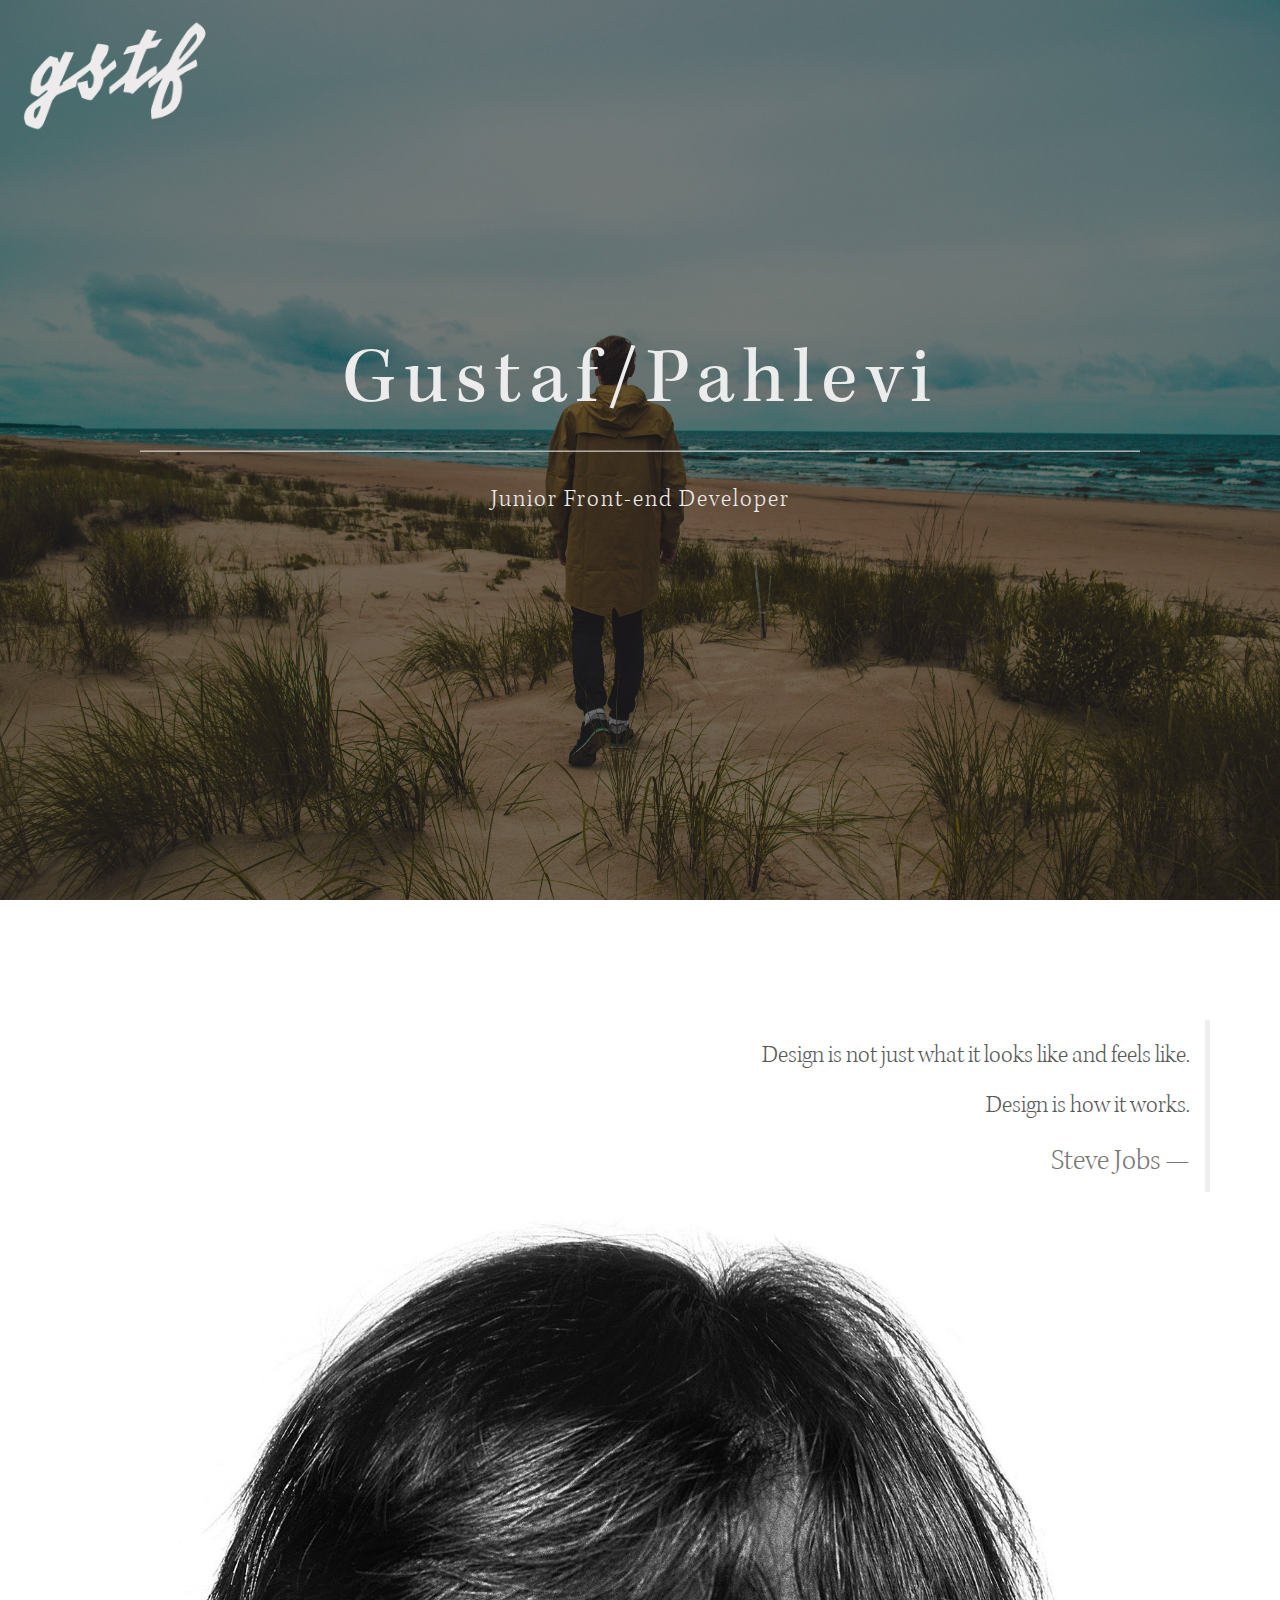
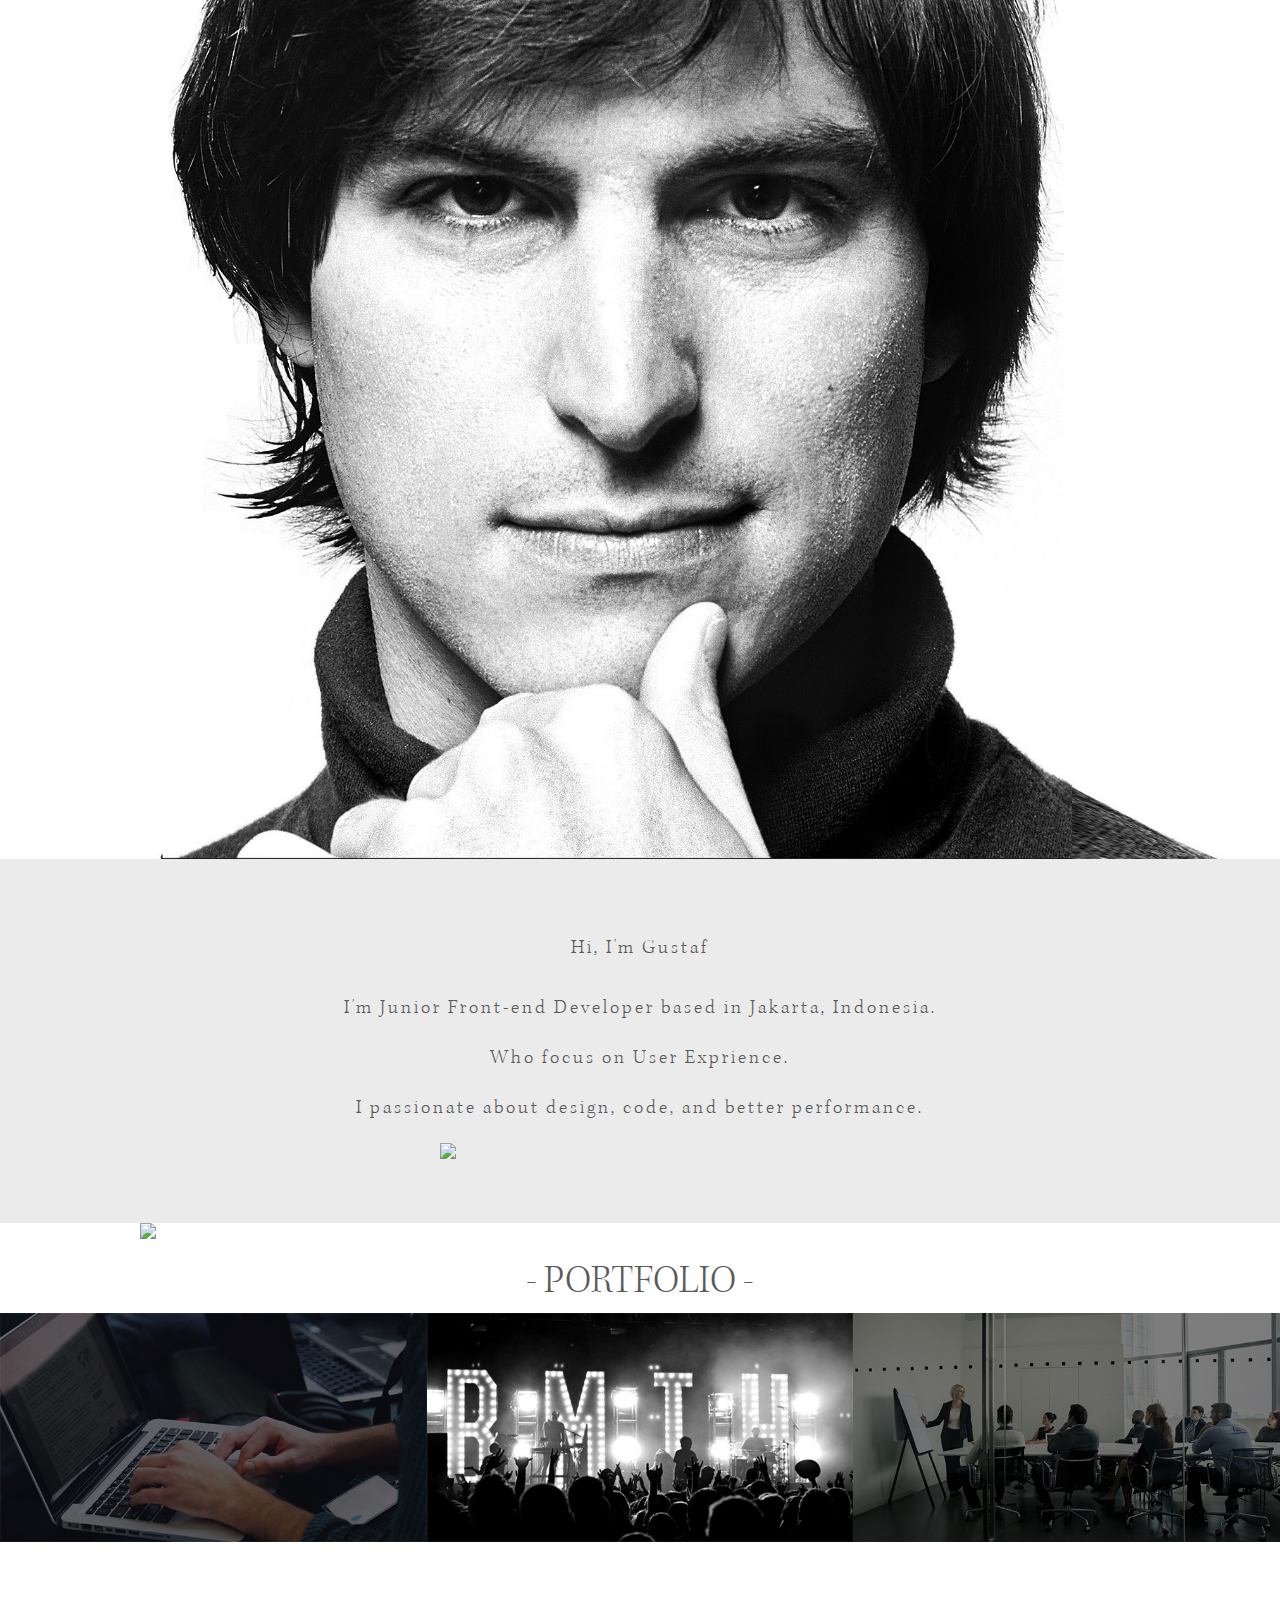
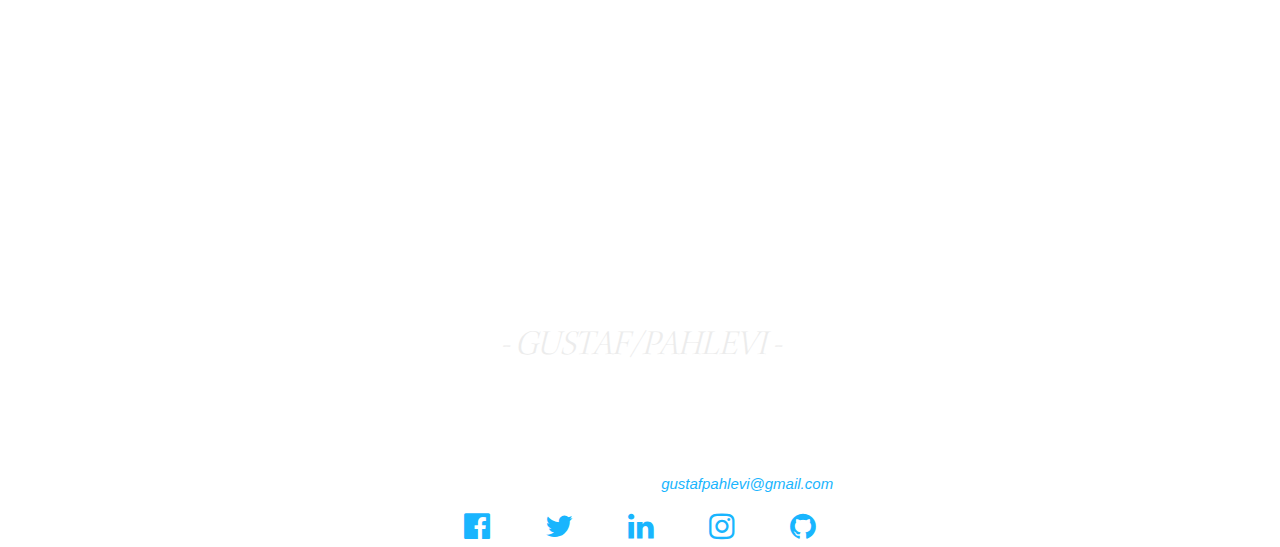
==== index.html @ 651430f3 "update" ====
<!DOCTYPE html>
<html>
<head>
  <meta charset="utf-8">
  <meta http-equiv="X-UA-Compatible" content="ID=edge">
  <meta name="viewport" content="width=device-width, intial-scale=1">
  <meta name="description" content="Gustaf Pahlevi | Junior Front-End Developer">
  <meta name="author" content="__gustafpahlevi__">

  <title>Gustaf Pahlevi | Front-end Developer</title>
  <!-- Icon Title -->
  <link rel="shortcut icon" type="image" href="img/logo-g.png">
  <!-- Bootstrap CSS -->
  <link rel="stylesheet" type="text/css" href="bower_components/bootstrap/dist/css/bootstrap.min.css">
  <!-- Font Awesome -->
  <link rel="stylesheet" type="text/css" href="bower_components/font-awesome/css/font-awesome.min.css">
  <!-- Custom CSS -->
  <link rel="stylesheet" type="text/css" href="css/style.css">
  <!-- Animation Mouse -->
  <link rel="stylesheet" type="text/css" href="scss/mouse.css">
  <!-- Mobile CSS -->
  <link rel="stylesheet" type="text/css" href="css/mobile.css">
</head>
<body>

  <!-- Section Header -->
  <header>
    <img src="img/logo-gustaf-white.png" class="img-responsive">
    <div class="header-content">
      <div class="header-content-inner">
          <h1>Gustaf/Pahlevi</h1>
          <hr>
          <p>Junior Front-end Developer</p>
      </div>
    </div>
    <div class="center-it">
      <div class="mouse" id="btn-scroll"></div>
    </div>
  </header>
  <!-- End Section Header -->

  <!-- Section Quote Steve -->
  <section class="quote-steve" id="scroll-vw">
    <div class="container">
      <div class="row">
        <div class="col-md-6">
          <img src="img/steve-jobs-copy.jpg" class="img-steve img-responsive">
        </div>
        <div class="col-md-6">
          <blockquote class="blockquote-reverse sr-button">
            <p>Design is not just what it looks like and feels like. <br> Design is how it works.</p>
            <footer>Steve Jobs</footer>
          </blockquote>
        </div>
      </div>
    </div>
  </section>
  <!-- End Quote Steve -->

  <!-- Image for Mobile Version -->
  <div class="img-steve-hide">
    <img src="img/steve-jobs-copy.jpg" class="img-responsive">
  </div>
  <!-- End Image for Mobile Version -->

  <!-- Section About -->
  <section class="about">
    <div class="container">
      <p>Hi, I'm Gustaf</p>
      <p>I'm Junior Front-end Developer based in Jakarta, Indonesia. <br> Who focus on User Exprience. <br> I passionate about design, code, and better performance.</p>
      <img src="img/gustaf-copy.png" class="center-block img-responsive" width="400">
    </div>
  </section>
  <!-- End Section About -->

  <!-- Head Portfolio -->
  <div class="work-sec">
    <img src="img/Macbook-work.png" class="img-responsive img-center" width="1000">
    <h1>- PORTFOLIO -</h1>
  </div>
  <!-- End Head Portfolio -->

  <!-- Content Portfolio -->
  <section class="no-padding" id="portfolio">
    <div class="container-fluid">
        <div class="row no-gutter popup-gallery">
            <div class="col-lg-4 col-sm-6">
                <a href="#portfolioModal1" data-toggle="modal" class="portfolio-box">
                    <img src="img/new_backcopy.jpg" class="img-responsive" alt="">
                    <div class="portfolio-box-caption">
                        <div class="portfolio-box-caption-content">
                            <div class="project-category text-faded">
                                Learning
                            </div>
                            <div class="project-name">
                                Bama Learning Center
                            </div>
                        </div>
                    </div>
                </a>
            </div>
            <div class="col-lg-4 col-sm-6">
                <a href="#portfolioModal2" data-toggle="modal" class="portfolio-box">
                    <img src="img/1copy.jpg" class="img-responsive" alt="">
                    <div class="portfolio-box-caption">
                        <div class="portfolio-box-caption-content">
                            <div class="project-category text-faded">
                                Music
                            </div>
                            <div class="project-name">
                                Bring Me The Horizon
                            </div>
                        </div>
                    </div>
                </a>
            </div>
            <div class="col-lg-4 col-sm-6">
                <a href="#portfolioModal3" data-toggle="modal" class="portfolio-box">
                    <img src="img/homecopys.jpg" class="img-responsive" alt="">
                    <div class="portfolio-box-caption">
                        <div class="portfolio-box-caption-content">
                            <div class="project-category text-faded">
                                Company
                            </div>
                            <div class="project-name">
                                Enterprise Website
                            </div>
                        </div>
                    </div>
                </a>
            </div>
        </div>
    </div>
  </section>
  <!-- End Content Portfolio -->

  <!--
  <div class="skill-section">
    <div class="container">
      <h1>&lt/&gt Development</h1>
        <img class="grayscale" src="img/html.png" width="100">
        <img class="grayscale" src="img/css-copy.png" width="100">
        <img class="grayscale" src="img/javascript-copy.png" width="100">
        <img class="grayscale" src="img/jquery-logo.png" width="100">
        <img class="grayscale" src="img/sass.svg" width="100">
        <img class="grayscale" src="img/bootstrap-logo.png" width="200">
        <img class="grayscale" src="img/php-logo.png" width="100">
        <img class="grayscale" src="img/Photoshop.png" width="80">
      </div>
  </div>
  -->

  <!-- Contact Section -->
  <div class="contact no-padding">
        <h1 class="no-padding">- GUSTAF/PAHLEVI -</h1>
        <p>GET IN TOUCH</p>
        <p>You can reach me and say hi at <a href="mailto:gustafpahlevi@gmail.com" class="sliding-u-l-r">gustafpahlevi@gmail.com</a></p>
        <a href="https://www.facebook.com/gustaf.pahlevio" target="_blank" class="social-media"><i class="fa fa-facebook-official" aria-hidden="true"></i></a>
        <a href="https://twitter.com/GustafPahlevi" target="_blank" class="social-media"><i class="fa fa-twitter" aria-hidden="true"></i></a>
        <a href="https://id.linkedin.com/in/gustaf-pahlevi-45861574" target="_blank" class="social-media"><i class="fa fa-linkedin" aria-hidden="true"></i></a>
        <a href="https://www.instagram.com/gustafpahlevi/?hl=en" target="_blank" class="social-media"><i class="fa fa-instagram" aria-hidden="true"></i></a>
        <a href="https://github.com/GustafPahlevi" target="_blank" class="social-media"><i class="fa fa-github" aria-hidden="true"></i></a>
  </div>
  <!-- End Contact Section -->

  <!-- Modal Portfolio -->
  <!-- Modal 1 -->
  <div class="portfolio-modal modal fade" id="portfolioModal1" tabindex="-1" role="dialog" aria-hidden="true">
      <div class="modal-dialog">
          <div class="modal-content">
            <div class="close-modal" data-dismiss="modal">
                <div class="lr">
                    <div class="rl">
                    </div>
                </div>
            </div>
            <div class="modal-body">
              <img class="img-responsive img-centered" width="900" src="img/p2.png" alt="">
              <div class="head-modal">
                <i>Bama Learning Center</i>
              </div>
              <div class="container">
                <p class="p-modal">
                  Bama Learning Center is course management website. <br> On the Bama Learning Center website could set lesson, class, time course, teacher and also the grade of the course.
                </p>
              </div>
              <img class="img-responsive img-centered" width="1000" src="img/bmlc.jpg">
              <a href="#" data-dismiss="modal" class="hvr-bounce-to-bottom">Close</a>
            </div>
          </div>
      </div>
  </div>

  <!-- Modal 2 -->
  <div class="portfolio-modal modal fade" id="portfolioModal2" tabindex="-1" role="dialog" aria-hidden="true">
      <div class="modal-dialog">
          <div class="modal-content">
              <div class="close-modal" data-dismiss="modal">
                  <div class="lr">
                      <div class="rl">
                      </div>
                  </div>
              </div>
              <div class="modal-body">
                <img class="img-responsive img-centered" width="900" src="img/p1.png" alt="">
                <div class="head-modal">
                  <i>Bring Me The Horizon</i>
                </div>
                <div class="container">
                  <p class="p-modal">
                    Bring Me The Horizon website I created because I really like their music. <br> On this website there are Bring Me The Horizon concert tour schedule, purchase merchendise, and also the member's account Bring Me The Horizon fans.
                  </p>
                  </div>
                <img class="img-responsive img-centered" width="1000" src="img/bmth.jpg">
                <a href="#" data-dismiss="modal" class="hvr-bounce-to-bottom">Close</a>
              </div>
          </div>
      </div>
  </div>

  <!-- Modal 3 -->
  <div class="portfolio-modal modal fade" id="portfolioModal3" tabindex="-1" role="dialog" aria-hidden="true">
      <div class="modal-dialog">
          <div class="modal-content">
              <div class="close-modal" data-dismiss="modal">
                  <div class="lr">
                      <div class="rl">
                      </div>
                  </div>
              </div>
              <div class="modal-body">
                <img class="img-responsive img-centered" width="900" src="img/p3.png" alt="">
                <div class="head-modal">
                  <i>Company</i>
                </div>
                <div class="container">
                  <p class="p-modal">
                    Company website is about a company, job vacancies, and also how to work in the company.
                  </p>
                </div>
                <img class="img-responsive img-centered" width="1000" src="img/company.jpg">
                <a href="#" data-dismiss="modal" class="hvr-bounce-to-bottom">Close</a>
              </div>
          </div>
      </div>
  </div>
  <!-- End Modal Portfolio -->

  <!-- Main Jquery Plugin -->
  <script src="bower_components/jquery/dist/jquery.min.js"></script>
  <!-- Bootstrap JS -->
  <script src="bower_components/bootstrap/dist/js/bootstrap.min.js"></script>
  <!-- JQuery Scroll Down Mouse -->
  <script>
    $("#btn-scroll").click(function() {
      $('html, body').animate({
        scrollTop: $("#scroll-vw").offset().top
      }, 2000);
    });
  </script>
</body>
</html>
---- css/style.css ----
@font-face {
  font-family: Kepler;
  src: url('../fonts/KeplerStd-Regular.ttf');
}
@font-face {
  font-family: Kepler-Thn;
  src: url('../fonts/KeplerStd-LightDisp.ttf');
}

body {
  background: #FFF;
  color: #5a5a5a;
}

html, body {
  height: 100%;
}

h1, h2, h3, h4, h5, h6 {
  font-family: 'Kepler', sans-serif;
}

a:hover, a:visited, a:link, a:active {
  text-decoration: none;
}

header {
  background: url(../img/header-b1.jpg) no-repeat center top;
  position: relative;
  width: 100%;
  min-height: auto;
  -webkit-background-size: cover;
  -moz-background-size: cover;
  -o-background-size: cover;
  background-size: cover;
  background-position: center;
  color: #ececec;
}

header img {
  padding-top: 10px;
  width: 100px;
}

header .header-content {
  position: relative;
  text-align: center;
  padding: 100px 15px 100px;
  width: 100%;
}

header .header-content .header-content-inner h1 {
  text-transform: capitalize;
  margin-top: 0;
  margin-bottom: 0;
  font-size: 30px;
}

header .header-content .header-content-inner hr {
  margin: 30px auto;
}
header .header-content .header-content-inner p {
  color: #ececec;
  font-size: 16px;
  margin-bottom: 50px;
  font-family: Kepler-Thn;
}

@media (min-width: 768px) {
  header {
    min-height: 100%;
  }

  header img {
    padding-top: 20px;
    width: 230px;
  }

  header .header-content {
    position: absolute;
    top: 50%;
    -webkit-transform: translateY(-50%);
    -ms-transform: translateY(-50%);
    transform: translateY(-50%);
    padding: 0 50px;
  }

  header .header-content .header-content-inner {
    max-width: 1000px;
    margin-left: auto;
    margin-right: auto;
  }

  header .header-content .header-content-inner h1{
    font-size: 80px;
    letter-spacing: 8px;
  }

  header .header-content .header-content-inner p {
    font-size: 25px;
    max-width: 80%;
    letter-spacing: 2px;
    margin-left: auto;
    margin-right: auto;
    font-family: 'Kepler-Thn';
  }
}

.quote-steve {
  margin-top: 5%;
}

.img-steve {
  width: 450px;
}

.blockquote-reverse {
  margin-top: 10%;
  font-family: Kepler-Thn;
}

.blockquote-reverse p {
  font-size: 50px;
}

.blockquote-reverse footer {
  font-size: 30px;
}

.about {
  padding-top: 5%;
  padding-bottom: 5%;
  background-color: #ebebeb;
  text-align: center;
  font-family: 'Kepler-Thn';
  font-size: 30px;
  letter-spacing: 3px;
  line-height: 50px;
}

.contact {
  background: url(../img/oil-copy.jpg) no-repeat center center fixed;
  -webkit-background-size:cover;
  -moz-background-size:cover;
  -o-background-sizr:cover;
  background-size: cover;
  height: 400px;
  text-align: center;
}

.contact h1 {
  color: #ECECEC;
  font-style: italic;
  font-family: 'Kepler-Thn';
  text-align: center;
  padding-top: 5% !important;
}

.contact p {
  font-size: 20px;
  text-align: center;
  font-style: italic;
  color: #FFF;
}

.contact a {
  color: #19B5FE;
}

.right-half li {
  list-style-type: none;
}

.sliding-u-l-r {
display: inline-block;
}
.sliding-u-l-r:after {
content: '';
display: block;
height: 2px;
width: 0;
background: transparent;
transition: width .5s ease, background-color .5s ease;
}
.sliding-u-l-r:hover:after {
width: 100%;
background: #19B5FE;
}

.no-padding {
  padding: 0;
  margin: 0;
}

.rem-space-children > * {
    margin-left: 0;
    margin-right: 0;
    padding: 0;
}

.skill-section {
  background-color: #ebebeb;
  padding-top: 3%;
  padding-bottom: 3%;

}

.skill-section h1 {
  font-family: 'Kepler-Thn';
  font-size: 50px;
  text-align: center;
}

.skill-section img {
  text-align: center;
  padding-top: 3%;
  margin-right: 2.3%;
}

img.grayscale {
    filter: url("data:image/svg+xml;utf8,<svg xmlns=\'http://www.w3.org/2000/svg\'><filter id=\'grayscale\'><feColorMatrix type=\'matrix\' values=\'0.3333 0.3333 0.3333 0 0 0.3333 0.3333 0.3333 0 0 0.3333 0.3333 0.3333 0 0 0 0 0 1 0\'/></filter></svg>#grayscale"); /* Firefox 3.5+, IE10 */
    filter: gray; /* IE6-9 */
    -webkit-filter: grayscale(100%); /* Chrome 19+ & Safari 6+ */
    -webkit-transition: all .6s ease; /* Fade to color for Chrome and Safari */
    -webkit-backface-visibility: hidden; /* Fix for transition flickering */
}

img.grayscale:hover {
    filter: none;
    -webkit-filter: grayscale(0%);
}

.img-center {
  margin: 0 auto;
}

.work-sec h1 {
  text-align: center;
  font-family: 'Kepler-Thn';
}

.social-media {
  font-size: 30px;
  margin-left: 2%;
  margin-right: 2%;
}

.screenshots ul {
    margin: 0;
    padding: 0;
    width: 100%;
}
.screenshots ul li {
    float: left;
    min-height: 100%;
    width: 25%;
    background-color: #535a6c;
    list-style: none;
}
.screenshots figure {
    position: relative;
    overflow: hidden;
}
.screenshots figure img {
    width: 100%;
    height: 100%;
    -webkit-transition: all 300ms ease-in-out;
    transition: all 300ms ease-in-out;
}
.screenshots figure:hover img, .screenshots figure:focus img {
    -webkit-transform: scale(1.1);
    -ms-transform: scale(1.1);
    transform: scale(1.1);
}
.screenshots figcaption {
    position: absolute;
    top: 0;
    left: 0;
    padding: 25% 0;
    width: 100%;
    height: 100%;
    background-color: rgba(0, 0, 0, 0.5);
    text-align: center;
    font-size: 15px;
    opacity: 0;
    -webkit-transition: all 300ms ease-in-out;
    transition: all 300ms ease-in-out;
}
.screenshots figcaption a {
    color: #fff;
    line-height: 40px;
    font-size: 30px;
}
.screenshots figcaption a:hover, .screenshots figcaption a:focus {
    color: #19B5FE;
}
.screenshots figure:hover figcaption, .screenshots figure:focus figcaption {
    opacity: 1
}
.visible {
    opacity: 1
}
.screenshots figure.cs-hover figcaption {
    opacity: 1
}
.screenshots figcaption i {
    font-size: 35px
}
.screenshots figcaption p {
    margin-bottom: 0;
    text-transform: uppercase;
    font-weight: 400;
}
.screenshots figcaption .caption-content {
    position: absolute;
    top: 50%;
    left: 50%;
    margin-top: -40px;
    margin-left: -100px;
    width: 200px;
    -webkit-transform: translate(0px, 15px);
    -ms-transform: translate(0px, 15px);
    transform: translate(0px, 15px);
    -webkit-transition: all 300ms ease-in-out;
    transition: all 300ms ease-in-out;
}
.screenshots figure:hover figcaption .caption-content, .screenshots figure:focus figcaption .caption-content {
    -webkit-transform: translate(0px, 0px);
    -ms-transform: translate(0px, 0px);
    transform: translate(0px, 0px);
}

.portfolio-modal .modal-dialog {
  margin: 0;
  height: 100%;
  width: auto;
}
.portfolio-modal .modal-content {
  border-radius: 0;
  background-clip: border-box;
  -webkit-box-shadow: none;
  box-shadow: none;
  border: none;
  min-height: 100%;
  padding-top: 100px;
  padding-bottom: 100px;
  text-align: center;
}
.portfolio-modal .modal-content h2 {
  margin-bottom: 15px;
  font-size: 3em;
}
.portfolio-modal .modal-content p {
  margin-bottom: 30px;
}
.portfolio-modal .modal-content p.item-intro {
  margin: 20px 0 30px;
  font-family: "Droid Serif", "Helvetica Neue", Helvetica, Arial, sans-serif;
  font-style: italic;
  font-size: 16px;
}
.portfolio-modal .modal-content ul.list-inline {
  margin-bottom: 30px;
  margin-top: 0;
}
.portfolio-modal .modal-content img {
  margin-bottom: 30px;
}
.portfolio-modal .close-modal {
  position: absolute;
  width: 75px;
  height: 75px;
  background-color: transparent;
  top: 15px;
  right: 15px;
  cursor: pointer;
}
.portfolio-modal .close-modal:hover {
  opacity: 0.3;
}
.portfolio-modal .close-modal .lr {
  height: 50px;
  width: 1px;
  margin-left: 50px;
  background-color: #222;
  transform: rotate(45deg);
  -ms-transform: rotate(45deg);
  /* IE 9 */
  -webkit-transform: rotate(45deg);
  /* Safari and Chrome */
  z-index: 1051;
}
.portfolio-modal .close-modal .lr .rl {
  height: 50px;
  width: 1px;
  background-color: #222;
  transform: rotate(90deg);
  -ms-transform: rotate(90deg);
  /* IE 9 */
  -webkit-transform: rotate(90deg);
  /* Safari and Chrome */
  z-index: 1052;
}
.portfolio-modal .modal-backdrop {
  opacity: 0;
  display: none;
}

.img-steve-hide {
  display: none !important;
}

/* Portrait and Landscape */
@media only screen
  and (min-device-width: 320px)
  and (max-device-width: 568px)
  and (-webkit-min-device-pixel-ratio: 2) {
  .contact {
    line-height: 30px;
  }

  .contact p {
    font-size: 15px;
  }

  .contact h1 {
    font-size: 35px;
    padding-top: 30% !important;
    padding-bottom:5% !important;
  }

  .work-sec h1 {
    font-size: 40px;
  }

  .about p {
    font-size: 20px;
  }

  .img-steve {
    display: none !important;
  }

  .mouse {
    display: none !important;
  }

  .quote-steve p {
    font-size: 25px;
    line-height: 50px;
  }

  .img-steve-hide {
    display: block !important;
  }
}

.portfolio-box {
  position: relative;
  display: block;
  max-width: 650px;
  margin: 0 auto;
}
.portfolio-box .portfolio-box-caption {
  color: white;
  opacity: 0;
  display: block;
  background: rgba(0, 0, 0, 0.5);
  position: absolute;
  bottom: 0;
  text-align: center;
  font-style: italic;
  width: 100%;
  height: 100%;
  -webkit-transition: all 0.35s;
  -moz-transition: all 0.35s;
  transition: all 0.35s;
}
.portfolio-box .portfolio-box-caption .portfolio-box-caption-content {
  width: 100%;
  text-align: center;
  position: absolute;
  top: 50%;
  transform: translateY(-50%);
}
.portfolio-box .portfolio-box-caption .portfolio-box-caption-content .project-category,
.portfolio-box .portfolio-box-caption .portfolio-box-caption-content .project-name {
  padding: 0 15px;
}
.portfolio-box .portfolio-box-caption .portfolio-box-caption-content .project-category {
  text-transform: uppercase;
  font-weight: 600;
  font-size: 25px;
}
.portfolio-box .portfolio-box-caption .portfolio-box-caption-content .project-name {
  font-size: 18px;
}
.portfolio-box:hover .portfolio-box-caption {
  opacity: 1;
}
.portfolio-box:focus {
  outline: none;
}
@media (min-width: 768px) {
  .portfolio-box .portfolio-box-caption .portfolio-box-caption-content .project-category {
    font-size: 40px;
  }
  .portfolio-box .portfolio-box-caption .portfolio-box-caption-content .project-name {
    font-size: 22px;
  }
}

.no-gutter > [class*='col-'] {
  padding-right: 0;
  padding-left: 0;
}

.img-modal {
  height: 500px;
  width: 100%;
  background: no-repeat center center;
-webkit-background-size: cover;
-moz-background-size: cover;
background-size: cover;
-o-background-size: cover;
}

.hvr-bounce-to-bottom {
  display: inline-block;
  vertical-align: middle;
  -webkit-transform: translateZ(0);
  transform: translateZ(0);
  box-shadow: 0 0 1px rgba(0, 0, 0, 0);
  -webkit-backface-visibility: hidden;
  backface-visibility: hidden;
  -moz-osx-font-smoothing: grayscale;
  position: relative;
  -webkit-transition-property: color;
  transition-property: color;
  -webkit-transition-duration: 0.5s;
  transition-duration: 0.5s;
}
.hvr-bounce-to-bottom:before {
  content: "";
  position: absolute;
  z-index: -1;
  top: 0;
  left: 0;
  right: 0;
  bottom: 0;
  background: #161616;
  -webkit-transform: scaleY(0);
  transform: scaleY(0);
  -webkit-transform-origin: 50% 0;
  transform-origin: 50% 0;
  -webkit-transition-property: transform;
  transition-property: transform;
  -webkit-transition-duration: 0.5s;
  transition-duration: 0.5s;
  -webkit-transition-timing-function: ease-out;
  transition-timing-function: ease-out;
}
.hvr-bounce-to-bottom:hover, .hvr-bounce-to-bottom:focus, .hvr-bounce-to-bottom:active {
  color: white;
}
.hvr-bounce-to-bottom:hover:before, .hvr-bounce-to-bottom:focus:before, .hvr-bounce-to-bottom:active:before {
  -webkit-transform: scaleY(1);
  transform: scaleY(1);
  -webkit-transition-timing-function: cubic-bezier(0.52, 1.64, 0.37, 0.66);
  transition-timing-function: cubic-bezier(0.52, 1.64, 0.37, 0.66);
}


[class^="hvr-"] {
    font-family: 'Roboto', sans-serif;
}

[class^="hvr-"] {
  /*display: inline-block;*/
  /*vertical-align: middle;*/
  margin: .4em;
  padding: 1em;
  cursor: pointer;
  background: #e1e1e1;
  text-decoration: none;
  color: #666;
  /* Prevent highlight colour when element is tapped */
  -webkit-tap-highlight-color: rgba(0,0,0,0);
}

.img-centered {
  display: block;
    margin: 0 auto;
}

.head-modal {
  font-size: 40px;
  font-family: sans-serif;
  font-weight: 700;
  text-transform: uppercase;
}

.p-modal {
  line-height: 35px;
  font-size: 20px;
  padding-bottom: 50px;
}
---- scss/mouse.css ----
@-webkit-keyframes scroll {
  0% {
    -webkit-transform: translateY(0); }
  50% {
    -webkit-transform: translateY(10px); }
  100% {
    -webkit-transform: translateY(0); } }
@-moz-keyframes scroll {
  0% {
    -moz-transform: translateY(0); }
  50% {
    -moz-transform: translateY(10px); }
  100% {
    -moz-transform: translateY(0); } }
@keyframes scroll {
  0% {
    -webkit-transform: translateY(0);
    -moz-transform: translateY(0);
    -ms-transform: translateY(0);
    -o-transform: translateY(0);
    transform: translateY(0); }
  50% {
    -webkit-transform: translateY(10px);
    -moz-transform: translateY(10px);
    -ms-transform: translateY(10px);
    -o-transform: translateY(10px);
    transform: translateY(10px); }
  100% {
    -webkit-transform: translateY(0);
    -moz-transform: translateY(0);
    -ms-transform: translateY(0);
    -o-transform: translateY(0);
    transform: translateY(0); } }
.mouse {
  display: block;
  position: absolute;
  left: 50%;
  bottom: 0;
  margin-bottom: 2%;
  height: 44px;
  width: 28px;
  border-radius: 12px;
  border: 2px solid #BEBCBC;
  text-align: center; }
  .mouse:after {
    display: inline-block;
    height: 8px;
    width: 8px;
    background-color: #BEBCBC;
    border-radius: 50%;
    content: "";
    -webkit-animation: scroll 1.3s ease-out infinite forwards;
    -moz-animation: scroll 1.3s ease-out infinite forwards;
    animation: scroll 1.3s ease-out infinite forwards; }

/*# sourceMappingURL=mouse.css.map */
---- css/mobile.css ----
/* --- iPhone 4 and 4S --- */
/* --- Portrait and Landscape */
@media only screen
  and (min-device-width:320px)
  and (max-device-width:480px)
  and (-webkit-min-device-pixel-ratio: 2) {
    .contact {
      line-height: 30px;
    }

    .contact p {
      font-size: 15px;
    }

    .contact h1 {
      font-size: 35px;
      padding-top: 30% !important;
      padding-bottom:5% !important;
    }

    .work-sec h1 {
      font-size: 40px;
    }

    .about p {
      font-size: 20px;
    }

    .img-steve {
      display: none !important;
    }

    .mouse {
      display: none !important;
    }

    .quote-steve p {
      font-size: 25px;
      line-height: 50px;
    }

    .img-steve-hide {
      display: block !important;
    }
}

/* --- Portrait --- */
@media only screen
  and (min-device-width: 320px)
  and (max-device-width: 480px)
  and (-webkit-min-device-ratio:2)
  and (orientation: portrait) {
    .contact {
      line-height: 30px;
    }

    .contact p {
      font-size: 15px;
    }

    .contact h1 {
      font-size: 35px;
      padding-top: 30% !important;
      padding-bottom:5% !important;
    }

    .work-sec h1 {
      font-size: 40px;
    }

    .about p {
      font-size: 20px;
    }

    .img-steve {
      display: none !important;
    }

    .mouse {
      display: none !important;
    }

    .quote-steve p {
      font-size: 25px;
      line-height: 50px;
    }

    .img-steve-hide {
      display: block !important;
    }
}

/* --- Landscape --- */
@media only screen
  and (min-device-width:320px)
  and (max-device-width:480px)
  and (-webkit-min-device-pixel-ratio:2)
  and (orientation: landscape) {
    .contact {
      line-height: 30px;
    }

    .contact p {
      font-size: 15px;
    }

    .contact h1 {
      font-size: 35px;
      padding-top: 30% !important;
      padding-bottom:5% !important;
    }

    .work-sec h1 {
      font-size: 40px;
    }

    .about p {
      font-size: 20px;
    }

    .img-steve {
      display: none !important;
    }

    .mouse {
      display: none !important;
    }

    .quote-steve p {
      font-size: 25px;
      line-height: 50px;
    }

    .img-steve-hide {
      display: block !important;
    }
}
/* --- End iPhone 4 and 4S --- */

/* --- iPhone 5 and 5S --- */
/* Portrait and Landscape */
@media only screen
  and (min-device-width: 320px)
  and (max-device-width: 568px)
  and (-webkit-min-device-pixel-ratio: 2) {
  .contact {
    line-height: 30px;
  }

  .contact p {
    font-size: 15px;
  }

  .contact h1 {
    font-size: 35px;
    padding-top: 30% !important;
    padding-bottom:5% !important;
  }

  .work-sec h1 {
    font-size: 40px;
  }

  .about p {
    font-size: 20px;
  }

  .img-steve {
    display: none !important;
  }

  .mouse {
    display: none !important;
  }

  .quote-steve p {
    font-size: 25px;
    line-height: 50px;
  }

  .img-steve-hide {
    display: block !important;
  }
}

/* --- Portrait --- */
@media only screen
  and (min-device-width:320px)
  and (max-device-width:568px)
  and (-webkit-min-device-pixel-ratio:2)
  and (orientation: portrait) {
    .contact {
      line-height: 30px;
    }

    .contact p {
      font-size: 15px;
    }

    .contact h1 {
      font-size: 35px;
      padding-top: 30% !important;
      padding-bottom:5% !important;
    }

    .work-sec h1 {
      font-size: 40px;
    }

    .about p {
      font-size: 20px;
    }

    .img-steve {
      display: none !important;
    }

    .mouse {
      display: none !important;
    }

    .quote-steve p {
      font-size: 25px;
      line-height: 50px;
    }

    .img-steve-hide {
      display: block !important;
    }
}

/* --- Landscape --- */
@media only screen
  and (min-device-width:320px)
  and (max-device-width:568px)
  and (-webkit-min-device-pixel-ratio:2)
  and (orientation: landscape) {
    .contact {
      line-height: 30px;
    }

    .contact p {
      font-size: 15px;
    }

    .contact h1 {
      font-size: 35px;
      padding-top: 30% !important;
      padding-bottom:5% !important;
    }

    .work-sec h1 {
      font-size: 40px;
    }

    .about p {
      font-size: 20px;
    }

    .img-steve {
      display: none !important;
    }

    .mouse {
      display: none !important;
    }

    .quote-steve p {
      font-size: 25px;
      line-height: 50px;
    }

    .img-steve-hide {
      display: block !important;
    }
}
/* --- End iPhone 5 and 5S --- */


/* --- iPhone 6+ --- */
/* --- Portrait and Landscape --- */
@media only screen
  and (min-device-width:414px)
  and (max-device-width:736px)
  and (-webkit-min-device-pixel-ratio:3) {
    .contact {
      line-height: 30px;
    }

    .contact p {
      font-size: 15px;
    }

    .contact h1 {
      font-size: 35px;
      padding-top: 30% !important;
      padding-bottom:5% !important;
    }

    .work-sec h1 {
      font-size: 40px;
    }

    .about p {
      font-size: 20px;
    }

    .img-steve {
      display: none !important;
    }

    .mouse {
      display: none !important;
    }

    .quote-steve p {
      font-size: 25px;
      line-height: 50px;
    }

    .img-steve-hide {
      display: block !important;
    }
}

/* --- Portrait --- */
@media only screen
  and (min-device-width:414px)
  and (max-device-width:736px)
  and (-webkit-min-device-pixel-ratio:3)
  and (orientation: portrait) {
    .contact {
      line-height: 30px;
    }

    .contact p {
      font-size: 15px;
    }

    .contact h1 {
      font-size: 35px;
      padding-top: 30% !important;
      padding-bottom:5% !important;
    }

    .work-sec h1 {
      font-size: 40px;
    }

    .about p {
      font-size: 20px;
    }

    .img-steve {
      display: none !important;
    }

    .mouse {
      display: none !important;
    }

    .quote-steve p {
      font-size: 25px;
      line-height: 50px;
    }

    .img-steve-hide {
      display: block !important;
    }
}

/* --- Landscape --- */
@media only screen
  and (min-device-width:414px)
  and (max-device-width:736px)
  and (-webkit-min-device-pixel-ratio:3)
  and (orientation: Landscape) {
    .contact {
      line-height: 30px;
    }

    .contact p {
      font-size: 15px;
    }

    .contact h1 {
      font-size: 35px;
      padding-top: 30% !important;
      padding-bottom:5% !important;
    }

    .work-sec h1 {
      font-size: 40px;
    }

    .about p {
      font-size: 20px;
    }

    .img-steve {
      display: none !important;
    }

    .mouse {
      display: none !important;
    }

    .quote-steve p {
      font-size: 25px;
      line-height: 50px;
    }

    .img-steve-hide {
      display: block !important;
    }
}
/* --- End iPhone 6+ --- */

/* ----------- Galaxy S3 ----------- */

/* Portrait and Landscape */
@media screen
  and (device-width: 320px)
  and (device-height: 640px)
  and (-webkit-device-pixel-ratio: 2) {
    .contact {
      line-height: 30px;
    }

    .contact p {
      font-size: 15px;
    }

    .contact h1 {
      font-size: 35px;
      padding-top: 30% !important;
      padding-bottom:5% !important;
    }

    .work-sec h1 {
      font-size: 40px;
    }

    .about p {
      font-size: 20px;
    }

    .img-steve {
      display: none !important;
    }

    .mouse {
      display: none !important;
    }

    .quote-steve p {
      font-size: 25px;
      line-height: 50px;
    }

    .img-steve-hide {
      display: block !important;
    }
}

/* Portrait */
@media screen
  and (device-width: 320px)
  and (device-height: 640px)
  and (-webkit-device-pixel-ratio: 2)
  and (orientation: portrait) {
    .contact {
      line-height: 30px;
    }

    .contact p {
      font-size: 15px;
    }

    .contact h1 {
      font-size: 35px;
      padding-top: 30% !important;
      padding-bottom:5% !important;
    }

    .work-sec h1 {
      font-size: 40px;
    }

    .about p {
      font-size: 20px;
    }

    .img-steve {
      display: none !important;
    }

    .mouse {
      display: none !important;
    }

    .quote-steve p {
      font-size: 25px;
      line-height: 50px;
    }

    .img-steve-hide {
      display: block !important;
    }
}

/* Landscape */
@media screen
  and (device-width: 320px)
  and (device-height: 640px)
  and (-webkit-device-pixel-ratio: 2)
  and (orientation: landscape) {
    .contact {
      line-height: 30px;
    }

    .contact p {
      font-size: 15px;
    }

    .contact h1 {
      font-size: 35px;
      padding-top: 30% !important;
      padding-bottom:5% !important;
    }

    .work-sec h1 {
      font-size: 40px;
    }

    .about p {
      font-size: 20px;
    }

    .img-steve {
      display: none !important;
    }

    .mouse {
      display: none !important;
    }

    .quote-steve p {
      font-size: 25px;
      line-height: 50px;
    }

    .img-steve-hide {
      display: block !important;
    }
}

/* ----------- Galaxy S4 ----------- */

/* Portrait and Landscape */
@media screen
  and (device-width: 320px)
  and (device-height: 640px)
  and (-webkit-device-pixel-ratio: 3) {
    .contact {
      line-height: 30px;
    }

    .contact p {
      font-size: 15px;
    }

    .contact h1 {
      font-size: 35px;
      padding-top: 30% !important;
      padding-bottom:5% !important;
    }

    .work-sec h1 {
      font-size: 40px;
    }

    .about p {
      font-size: 20px;
    }

    .img-steve {
      display: none !important;
    }

    .mouse {
      display: none !important;
    }

    .quote-steve p {
      font-size: 25px;
      line-height: 50px;
    }

    .img-steve-hide {
      display: block !important;
    }
}

/* Portrait */
@media screen
  and (device-width: 320px)
  and (device-height: 640px)
  and (-webkit-device-pixel-ratio: 3)
  and (orientation: portrait) {
    .contact {
      line-height: 30px;
    }

    .contact p {
      font-size: 15px;
    }

    .contact h1 {
      font-size: 35px;
      padding-top: 30% !important;
      padding-bottom:5% !important;
    }

    .work-sec h1 {
      font-size: 40px;
    }

    .about p {
      font-size: 20px;
    }

    .img-steve {
      display: none !important;
    }

    .mouse {
      display: none !important;
    }

    .quote-steve p {
      font-size: 25px;
      line-height: 50px;
    }

    .img-steve-hide {
      display: block !important;
    }
}

/* Landscape */
@media screen
  and (device-width: 320px)
  and (device-height: 640px)
  and (-webkit-device-pixel-ratio: 3)
  and (orientation: landscape) {
    .contact {
      line-height: 30px;
    }

    .contact p {
      font-size: 15px;
    }

    .contact h1 {
      font-size: 35px;
      padding-top: 30% !important;
      padding-bottom:5% !important;
    }

    .work-sec h1 {
      font-size: 40px;
    }

    .about p {
      font-size: 20px;
    }

    .img-steve {
      display: none !important;
    }

    .mouse {
      display: none !important;
    }

    .quote-steve p {
      font-size: 25px;
      line-height: 50px;
    }

    .img-steve-hide {
      display: block !important;
    }
}

/* ----------- Galaxy S5 ----------- */

/* Portrait and Landscape */
@media screen
  and (device-width: 360px)
  and (device-height: 640px)
  and (-webkit-device-pixel-ratio: 3) {
    .contact {
      line-height: 30px;
    }

    .contact p {
      font-size: 15px;
    }

    .contact h1 {
      font-size: 35px;
      padding-top: 30% !important;
      padding-bottom:5% !important;
    }

    .work-sec h1 {
      font-size: 40px;
    }

    .about p {
      font-size: 20px;
    }

    .img-steve {
      display: none !important;
    }

    .mouse {
      display: none !important;
    }

    .quote-steve p {
      font-size: 25px;
      line-height: 50px;
    }

    .img-steve-hide {
      display: block !important;
    }
}

/* Portrait */
@media screen
  and (device-width: 360px)
  and (device-height: 640px)
  and (-webkit-device-pixel-ratio: 3)
  and (orientation: portrait) {
    .contact {
      line-height: 30px;
    }

    .contact p {
      font-size: 15px;
    }

    .contact h1 {
      font-size: 35px;
      padding-top: 30% !important;
      padding-bottom:5% !important;
    }

    .work-sec h1 {
      font-size: 40px;
    }

    .about p {
      font-size: 20px;
    }

    .img-steve {
      display: none !important;
    }

    .mouse {
      display: none !important;
    }

    .quote-steve p {
      font-size: 25px;
      line-height: 50px;
    }

    .img-steve-hide {
      display: block !important;
    }
}

/* Landscape */
@media screen
  and (device-width: 360px)
  and (device-height: 640px)
  and (-webkit-device-pixel-ratio: 3)
  and (orientation: landscape) {
    .contact {
      line-height: 30px;
    }

    .contact p {
      font-size: 15px;
    }

    .contact h1 {
      font-size: 35px;
      padding-top: 30% !important;
      padding-bottom:5% !important;
    }

    .work-sec h1 {
      font-size: 40px;
    }

    .about p {
      font-size: 20px;
    }

    .img-steve {
      display: none !important;
    }

    .mouse {
      display: none !important;
    }

    .quote-steve p {
      font-size: 25px;
      line-height: 50px;
    }

    .img-steve-hide {
      display: block !important;
    }
}

/* ----------- HTC One ----------- */

/* Portrait and Landscape */
@media screen
  and (device-width: 360px)
  and (device-height: 640px)
  and (-webkit-device-pixel-ratio: 3) {
    .contact {
      line-height: 30px;
    }

    .contact p {
      font-size: 15px;
    }

    .contact h1 {
      font-size: 35px;
      padding-top: 30% !important;
      padding-bottom:5% !important;
    }

    .work-sec h1 {
      font-size: 40px;
    }

    .about p {
      font-size: 20px;
    }

    .img-steve {
      display: none !important;
    }

    .mouse {
      display: none !important;
    }

    .quote-steve p {
      font-size: 25px;
      line-height: 50px;
    }

    .img-steve-hide {
      display: block !important;
    }
}

/* Portrait */
@media screen
  and (device-width: 360px)
  and (device-height: 640px)
  and (-webkit-device-pixel-ratio: 3)
  and (orientation: portrait) {
    .contact {
      line-height: 30px;
    }

    .contact p {
      font-size: 15px;
    }

    .contact h1 {
      font-size: 35px;
      padding-top: 30% !important;
      padding-bottom:5% !important;
    }

    .work-sec h1 {
      font-size: 40px;
    }

    .about p {
      font-size: 20px;
    }

    .img-steve {
      display: none !important;
    }

    .mouse {
      display: none !important;
    }

    .quote-steve p {
      font-size: 25px;
      line-height: 50px;
    }

    .img-steve-hide {
      display: block !important;
    }
}

/* Landscape */
@media screen
  and (device-width: 360px)
  and (device-height: 640px)
  and (-webkit-device-pixel-ratio: 3)
  and (orientation: landscape) {
    .contact {
      line-height: 30px;
    }

    .contact p {
      font-size: 15px;
    }

    .contact h1 {
      font-size: 35px;
      padding-top: 30% !important;
      padding-bottom:5% !important;
    }

    .work-sec h1 {
      font-size: 40px;
    }

    .about p {
      font-size: 20px;
    }

    .img-steve {
      display: none !important;
    }

    .mouse {
      display: none !important;
    }

    .quote-steve p {
      font-size: 25px;
      line-height: 50px;
    }

    .img-steve-hide {
      display: block !important;
    }
}

/* ----------- iPad mini ----------- */

/* Portrait and Landscape */
@media only screen
  and (min-device-width: 768px)
  and (max-device-width: 1024px)
  and (-webkit-min-device-pixel-ratio: 1) {
    .contact {
      line-height: 30px;
    }

    .contact p {
      font-size: 15px;
    }

    .contact h1 {
      font-size: 35px;
      padding-top: 30% !important;
      padding-bottom:5% !important;
    }

    .work-sec h1 {
      font-size: 40px;
    }

    .about p {
      font-size: 20px;
    }

    .img-steve {
      display: none !important;
    }

    .mouse {
      display: none !important;
    }

    .quote-steve p {
      font-size: 25px;
      line-height: 50px;
    }

    .img-steve-hide {
      display: block !important;
    }
}

/* Portrait */
@media only screen
  and (min-device-width: 768px)
  and (max-device-width: 1024px)
  and (orientation: portrait)
  and (-webkit-min-device-pixel-ratio: 1) {
    .contact {
      line-height: 30px;
    }

    .contact p {
      font-size: 15px;
    }

    .contact h1 {
      font-size: 35px;
      padding-top: 30% !important;
      padding-bottom:5% !important;
    }

    .work-sec h1 {
      font-size: 40px;
    }

    .about p {
      font-size: 20px;
    }

    .img-steve {
      display: none !important;
    }

    .mouse {
      display: none !important;
    }

    .quote-steve p {
      font-size: 25px;
      line-height: 50px;
    }

    .img-steve-hide {
      display: block !important;
    }
}

/* Landscape */
@media only screen
  and (min-device-width: 768px)
  and (max-device-width: 1024px)
  and (orientation: landscape)
  and (-webkit-min-device-pixel-ratio: 1) {
    .contact {
      line-height: 30px;
    }

    .contact p {
      font-size: 15px;
    }

    .contact h1 {
      font-size: 35px;
      padding-top: 30% !important;
      padding-bottom:5% !important;
    }

    .work-sec h1 {
      font-size: 40px;
    }

    .about p {
      font-size: 20px;
    }

    .img-steve {
      display: none !important;
    }

    .mouse {
      display: none !important;
    }

    .quote-steve p {
      font-size: 25px;
      line-height: 50px;
    }

    .img-steve-hide {
      display: block !important;
    }
}

/* ----------- iPad 1 and 2 ----------- */
/* Portrait and Landscape */
@media only screen
  and (min-device-width: 768px)
  and (max-device-width: 1024px)
  and (-webkit-min-device-pixel-ratio: 1) {
    .contact {
      line-height: 30px;
    }

    .contact p {
      font-size: 15px;
    }

    .contact h1 {
      font-size: 35px;
      padding-top: 30% !important;
      padding-bottom:5% !important;
    }

    .work-sec h1 {
      font-size: 40px;
    }

    .about p {
      font-size: 20px;
    }

    .img-steve {
      display: none !important;
    }

    .mouse {
      display: none !important;
    }

    .quote-steve p {
      font-size: 25px;
      line-height: 50px;
    }

    .img-steve-hide {
      display: block !important;
    }
}

/* Portrait */
@media only screen
  and (min-device-width: 768px)
  and (max-device-width: 1024px)
  and (orientation: portrait)
  and (-webkit-min-device-pixel-ratio: 1) {
    .contact {
      line-height: 30px;
    }

    .contact p {
      font-size: 15px;
    }

    .contact h1 {
      font-size: 35px;
      padding-top: 30% !important;
      padding-bottom:5% !important;
    }

    .work-sec h1 {
      font-size: 40px;
    }

    .about p {
      font-size: 20px;
    }

    .img-steve {
      display: none !important;
    }

    .mouse {
      display: none !important;
    }

    .quote-steve p {
      font-size: 25px;
      line-height: 50px;
    }

    .img-steve-hide {
      display: block !important;
    }
}

/* Landscape */
@media only screen
  and (min-device-width: 768px)
  and (max-device-width: 1024px)
  and (orientation: landscape)
  and (-webkit-min-device-pixel-ratio: 1) {
    .contact {
      line-height: 30px;
    }

    .contact p {
      font-size: 15px;
    }

    .contact h1 {
      font-size: 35px;
      padding-top: 30% !important;
      padding-bottom:5% !important;
    }

    .work-sec h1 {
      font-size: 40px;
    }

    .about p {
      font-size: 20px;
    }

    .img-steve {
      display: none !important;
    }

    .mouse {
      display: none !important;
    }

    .quote-steve p {
      font-size: 25px;
      line-height: 50px;
    }

    .img-steve-hide {
      display: block !important;
    }
}

/* ----------- iPad 3 and 4 ----------- */
/* Portrait and Landscape */
@media only screen
  and (min-device-width: 768px)
  and (max-device-width: 1024px)
  and (-webkit-min-device-pixel-ratio: 2) {
    .contact {
      line-height: 30px;
    }

    .contact p {
      font-size: 15px;
    }

    .contact h1 {
      font-size: 35px;
      padding-top: 30% !important;
      padding-bottom:5% !important;
    }

    .work-sec h1 {
      font-size: 40px;
    }

    .about p {
      font-size: 20px;
    }

    .img-steve {
      display: none !important;
    }

    .mouse {
      display: none !important;
    }

    .quote-steve p {
      font-size: 25px;
      line-height: 50px;
    }

    .img-steve-hide {
      display: block !important;
    }
}

/* Portrait */
@media only screen
  and (min-device-width: 768px)
  and (max-device-width: 1024px)
  and (orientation: portrait)
  and (-webkit-min-device-pixel-ratio: 2) {
    .contact {
      line-height: 30px;
    }

    .contact p {
      font-size: 15px;
    }

    .contact h1 {
      font-size: 35px;
      padding-top: 30% !important;
      padding-bottom:5% !important;
    }

    .work-sec h1 {
      font-size: 40px;
    }

    .about p {
      font-size: 20px;
    }

    .img-steve {
      display: none !important;
    }

    .mouse {
      display: none !important;
    }

    .quote-steve p {
      font-size: 25px;
      line-height: 50px;
    }

    .img-steve-hide {
      display: block !important;
    }
}

/* Landscape */
@media only screen
  and (min-device-width: 768px)
  and (max-device-width: 1024px)
  and (orientation: landscape)
  and (-webkit-min-device-pixel-ratio: 2) {
    .contact {
      line-height: 30px;
    }

    .contact p {
      font-size: 15px;
    }

    .contact h1 {
      font-size: 35px;
      padding-top: 30% !important;
      padding-bottom:5% !important;
    }

    .work-sec h1 {
      font-size: 40px;
    }

    .about p {
      font-size: 20px;
    }

    .img-steve {
      display: none !important;
    }

    .mouse {
      display: none !important;
    }

    .quote-steve p {
      font-size: 25px;
      line-height: 50px;
    }

    .img-steve-hide {
      display: block !important;
    }
}

/* ----------- Galaxy Tab 10.1 ----------- */

/* Portrait and Landscape */
@media
  (min-device-width: 800px)
  and (max-device-width: 1280px) {
    .contact {
      line-height: 30px;
    }

    .contact p {
      font-size: 15px;
    }

    .contact h1 {
      font-size: 35px;
      padding-top: 30% !important;
      padding-bottom:5% !important;
    }

    .work-sec h1 {
      font-size: 40px;
    }

    .about p {
      font-size: 20px;
    }

    .img-steve {
      display: none !important;
    }

    .mouse {
      display: none !important;
    }

    .quote-steve p {
      font-size: 25px;
      line-height: 50px;
    }

    .img-steve-hide {
      display: block !important;
    }
}

/* Portrait */
@media
  (max-device-width: 800px)
  and (orientation: portrait) {
    .contact {
      line-height: 30px;
    }

    .contact p {
      font-size: 15px;
    }

    .contact h1 {
      font-size: 35px;
      padding-top: 30% !important;
      padding-bottom:5% !important;
    }

    .work-sec h1 {
      font-size: 40px;
    }

    .about p {
      font-size: 20px;
    }

    .img-steve {
      display: none !important;
    }

    .mouse {
      display: none !important;
    }

    .quote-steve p {
      font-size: 25px;
      line-height: 50px;
    }

    .img-steve-hide {
      display: block !important;
    }
}

/* Landscape */
@media
  (max-device-width: 1280px)
  and (orientation: landscape) {
    .contact {
      line-height: 30px;
    }

    .contact p {
      font-size: 15px;
    }

    .contact h1 {
      font-size: 35px;
      padding-top: 30% !important;
      padding-bottom:5% !important;
    }

    .work-sec h1 {
      font-size: 40px;
    }

    .about p {
      font-size: 20px;
    }

    .img-steve {
      display: none !important;
    }

    .mouse {
      display: none !important;
    }

    .quote-steve p {
      font-size: 25px;
      line-height: 50px;
    }

    .img-steve-hide {
      display: block !important;
    }
}

/* ----------- Asus Nexus 7 ----------- */

/* Portrait and Landscape */
@media screen
  and (device-width: 601px)
  and (device-height: 906px)
  and (-webkit-min-device-pixel-ratio: 1.331)
  and (-webkit-max-device-pixel-ratio: 1.332) {
    .contact {
      line-height: 30px;
    }

    .contact p {
      font-size: 15px;
    }

    .contact h1 {
      font-size: 35px;
      padding-top: 30% !important;
      padding-bottom:5% !important;
    }

    .work-sec h1 {
      font-size: 40px;
    }

    .about p {
      font-size: 20px;
    }

    .img-steve {
      display: none !important;
    }

    .mouse {
      display: none !important;
    }

    .quote-steve p {
      font-size: 25px;
      line-height: 50px;
    }

    .img-steve-hide {
      display: block !important;
    }
}

/* Portrait */
@media screen
  and (device-width: 601px)
  and (device-height: 906px)
  and (-webkit-min-device-pixel-ratio: 1.331)
  and (-webkit-max-device-pixel-ratio: 1.332)
  and (orientation: portrait) {
    .contact {
      line-height: 30px;
    }

    .contact p {
      font-size: 15px;
    }

    .contact h1 {
      font-size: 35px;
      padding-top: 30% !important;
      padding-bottom:5% !important;
    }

    .work-sec h1 {
      font-size: 40px;
    }

    .about p {
      font-size: 20px;
    }

    .img-steve {
      display: none !important;
    }

    .mouse {
      display: none !important;
    }

    .quote-steve p {
      font-size: 25px;
      line-height: 50px;
    }

    .img-steve-hide {
      display: block !important;
    }
}

/* Landscape */
@media screen
  and (device-width: 601px)
  and (device-height: 906px)
  and (-webkit-min-device-pixel-ratio: 1.331)
  and (-webkit-max-device-pixel-ratio: 1.332)
  and (orientation: landscape) {
    .contact {
      line-height: 30px;
    }

    .contact p {
      font-size: 15px;
    }

    .contact h1 {
      font-size: 35px;
      padding-top: 30% !important;
      padding-bottom:5% !important;
    }

    .work-sec h1 {
      font-size: 40px;
    }

    .about p {
      font-size: 20px;
    }

    .img-steve {
      display: none !important;
    }

    .mouse {
      display: none !important;
    }

    .quote-steve p {
      font-size: 25px;
      line-height: 50px;
    }

    .img-steve-hide {
      display: block !important;
    }
}
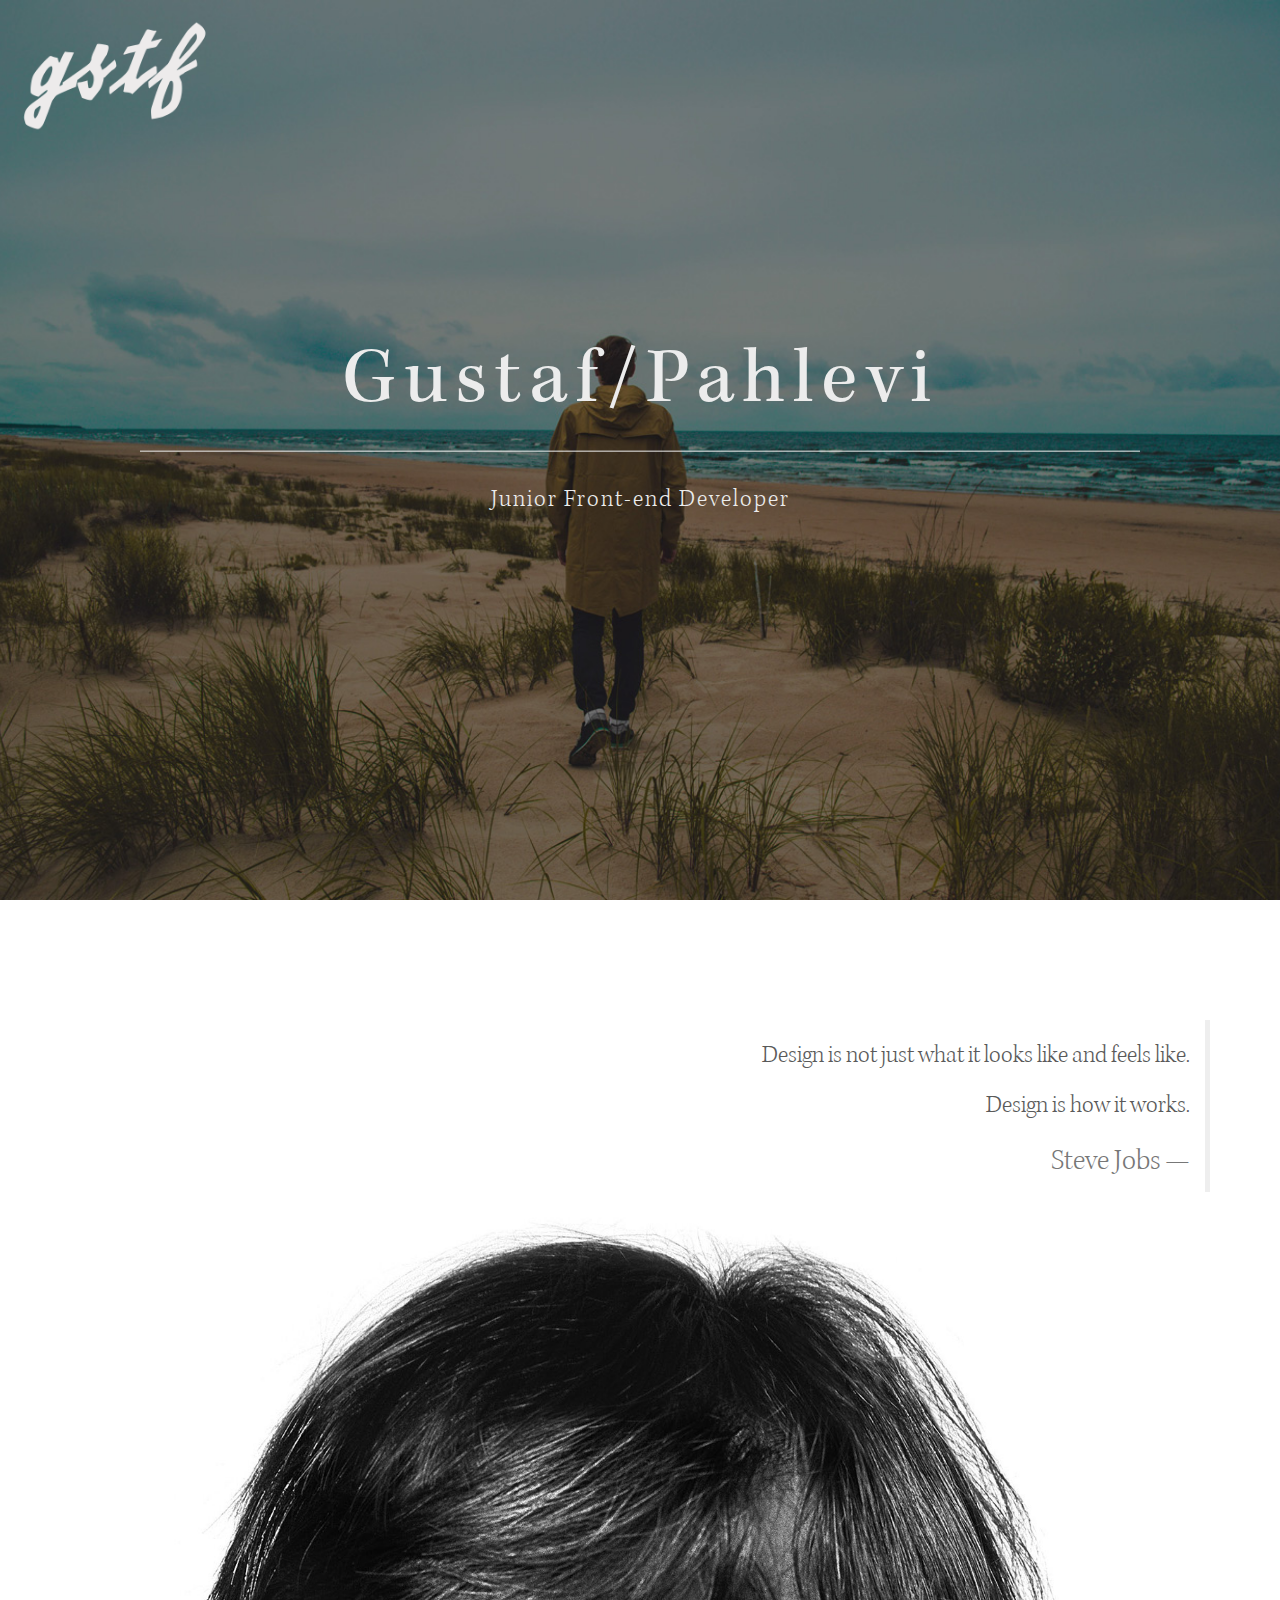
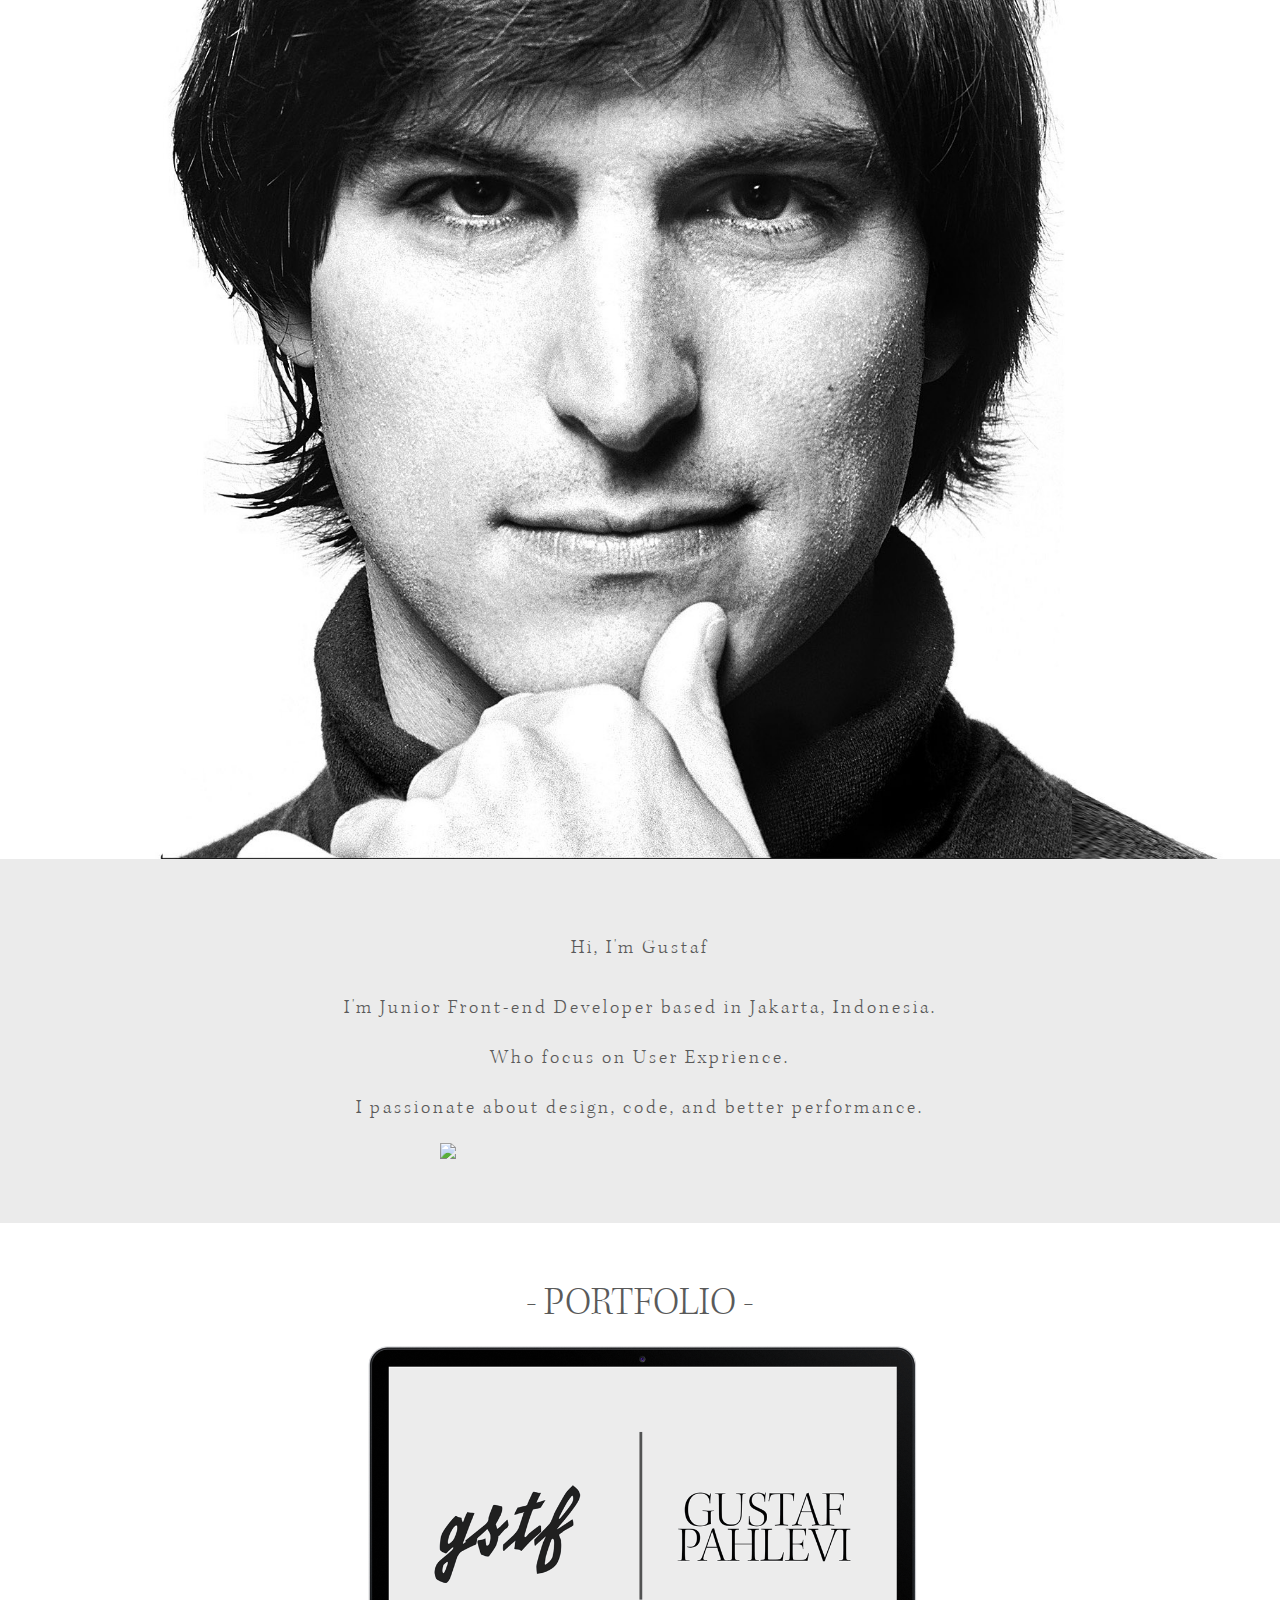
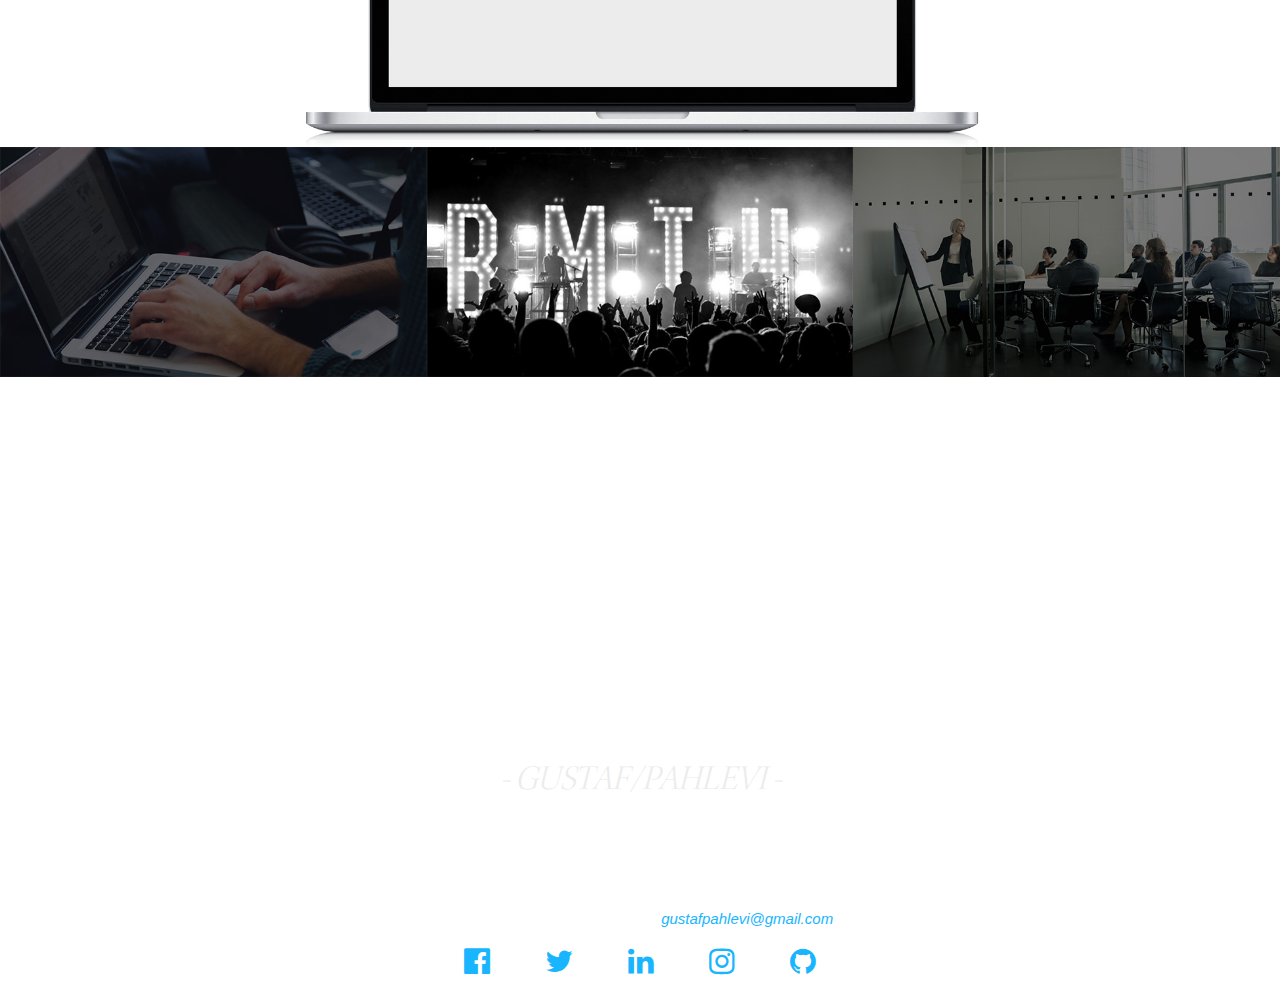
==== commit fb10d9a8: "update" ====
--- a/index.html
+++ b/index.html
@@ -44,7 +44,7 @@
     <div class="container">
       <div class="row">
         <div class="col-md-6">
-          <img src="img/steve-jobs-copy.jpg" class="img-steve img-responsive">
+          <img src="img/steve-jobs-copy-c1.jpg" class="img-steve img-responsive">
         </div>
         <div class="col-md-6">
           <blockquote class="blockquote-reverse sr-button">
@@ -75,8 +75,8 @@
 
   <!-- Head Portfolio -->
   <div class="work-sec">
-    <img src="img/Macbook-work.png" class="img-responsive img-center" width="1000">
     <h1>- PORTFOLIO -</h1>
+    <img src="img/Macbook-work-c2.png" class="img-responsive img-center" width="700">
   </div>
   <!-- End Head Portfolio -->
 
--- a/css/style.css
+++ b/css/style.css
@@ -25,7 +25,7 @@
 }
 
 header {
-  background: url(../img/header-b1.jpg) no-repeat center top;
+  background: url(../img/header-b1-c1.jpg) no-repeat center top;
   position: relative;
   width: 100%;
   min-height: auto;
@@ -139,7 +139,7 @@
 }
 
 .contact {
-  background: url(../img/oil-copy.jpg) no-repeat center center fixed;
+  background: url(../img/oil-copy-c1.jpg) no-repeat center center fixed;
   -webkit-background-size:cover;
   -moz-background-size:cover;
   -o-background-sizr:cover;
@@ -232,6 +232,10 @@
 
 .img-center {
   margin: 0 auto;
+}
+
+.work-sec {
+  padding-top: 3%;
 }
 
 .work-sec h1 {
@@ -408,51 +412,6 @@
 
 .img-steve-hide {
   display: none !important;
-}
-
-/* Portrait and Landscape */
-@media only screen
-  and (min-device-width: 320px)
-  and (max-device-width: 568px)
-  and (-webkit-min-device-pixel-ratio: 2) {
-  .contact {
-    line-height: 30px;
-  }
-
-  .contact p {
-    font-size: 15px;
-  }
-
-  .contact h1 {
-    font-size: 35px;
-    padding-top: 30% !important;
-    padding-bottom:5% !important;
-  }
-
-  .work-sec h1 {
-    font-size: 40px;
-  }
-
-  .about p {
-    font-size: 20px;
-  }
-
-  .img-steve {
-    display: none !important;
-  }
-
-  .mouse {
-    display: none !important;
-  }
-
-  .quote-steve p {
-    font-size: 25px;
-    line-height: 50px;
-  }
-
-  .img-steve-hide {
-    display: block !important;
-  }
 }
 
 .portfolio-box {
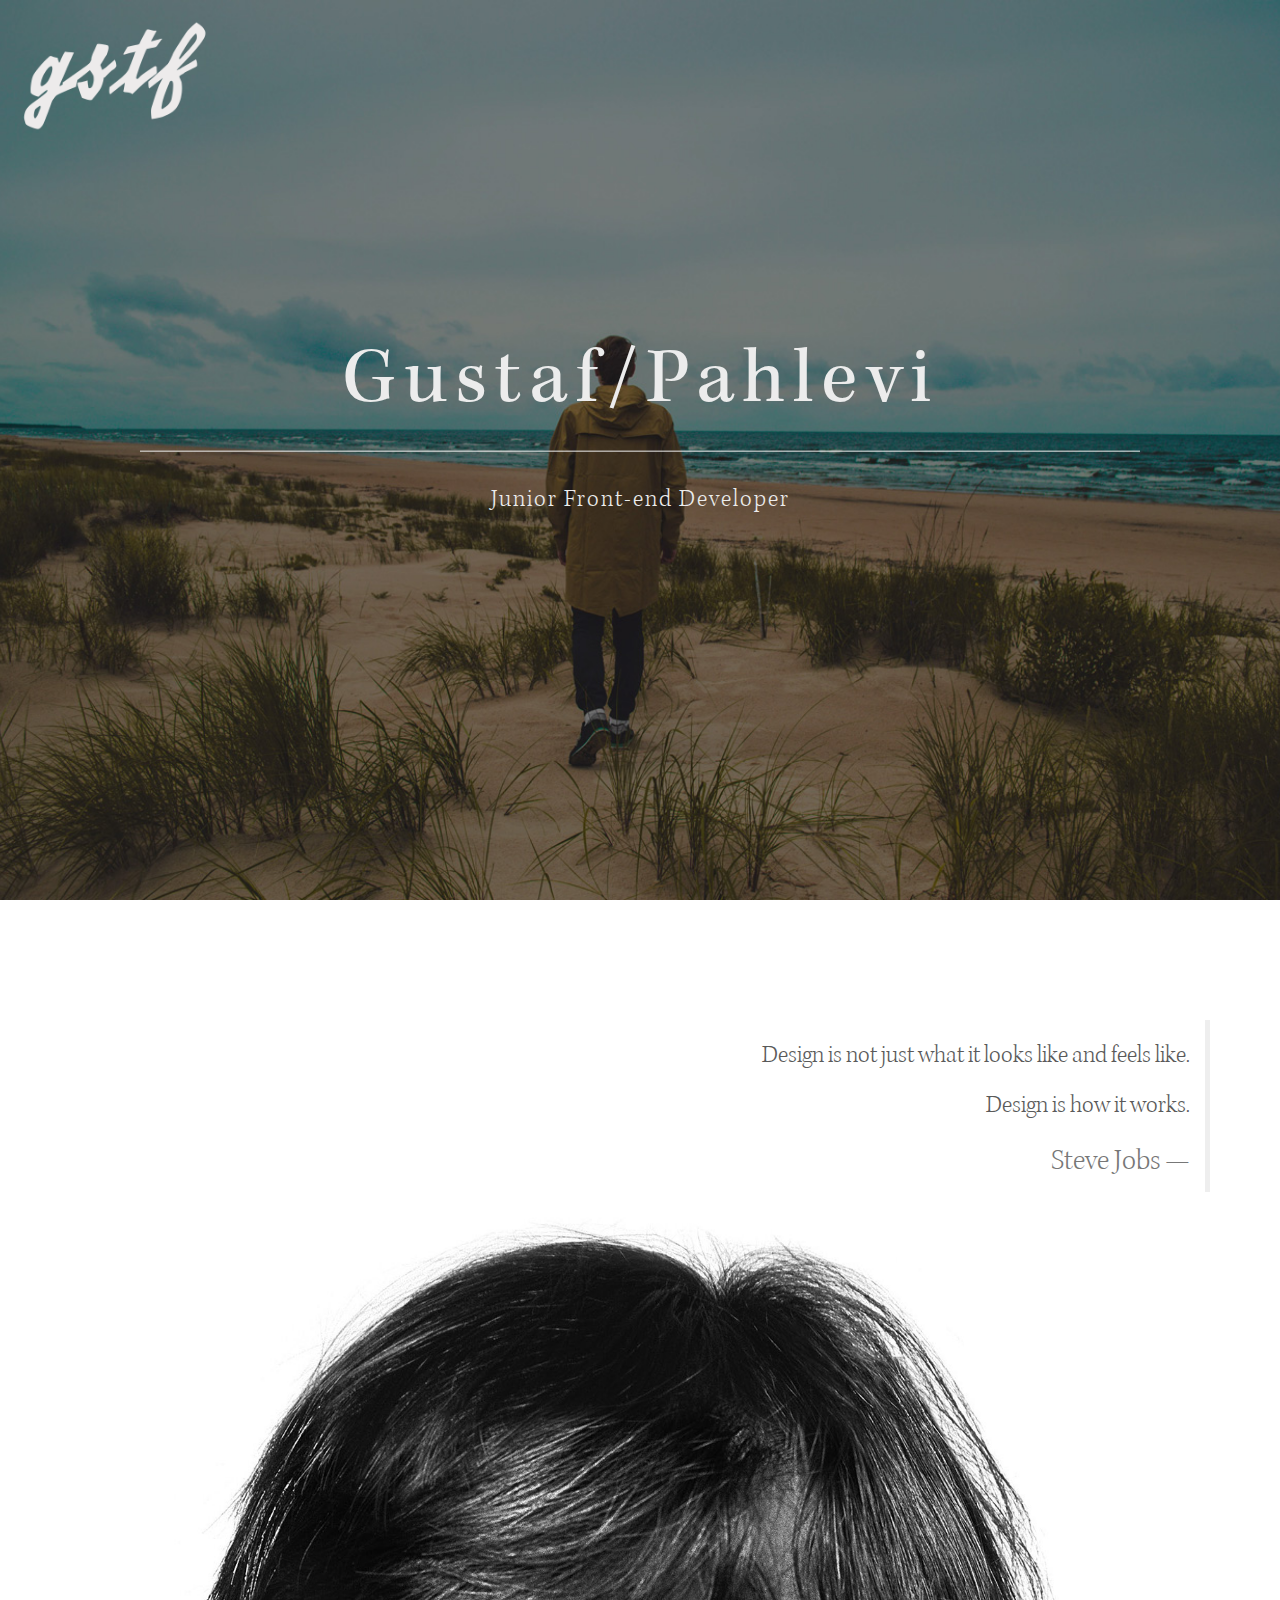
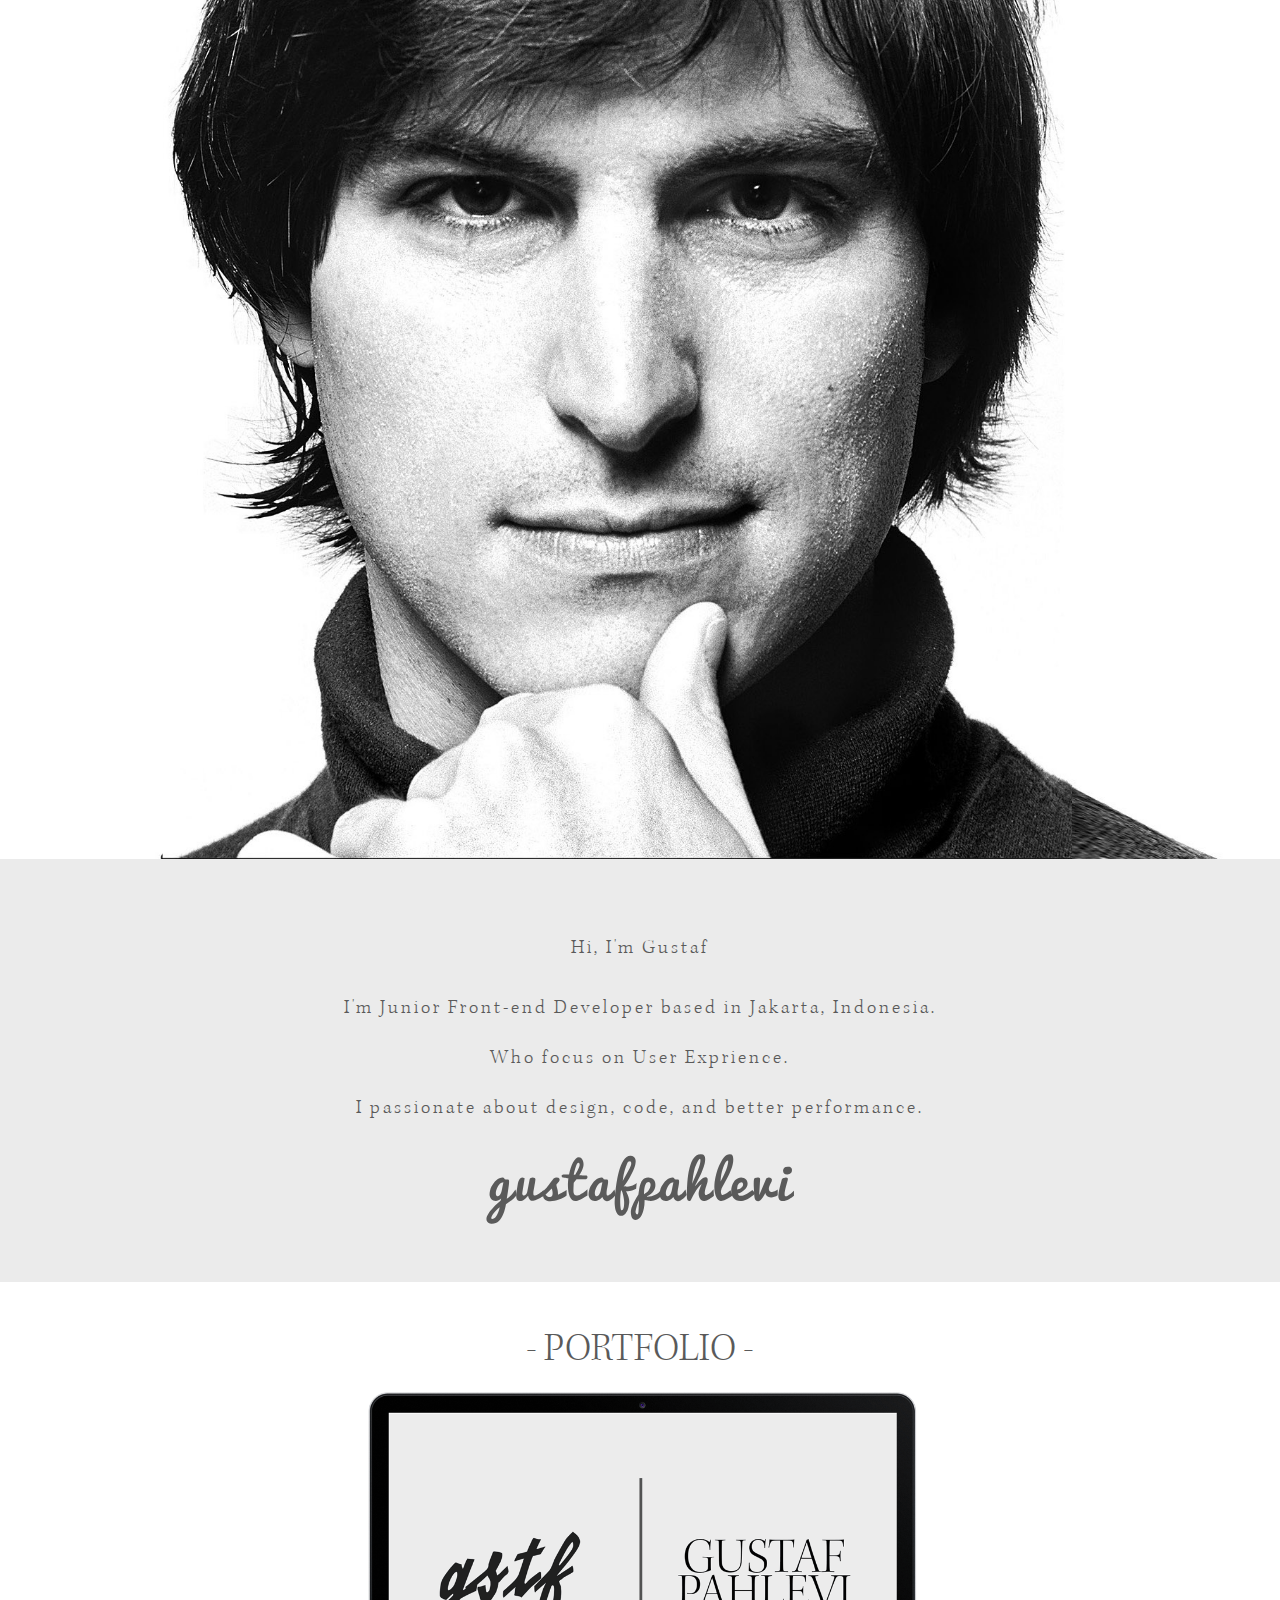
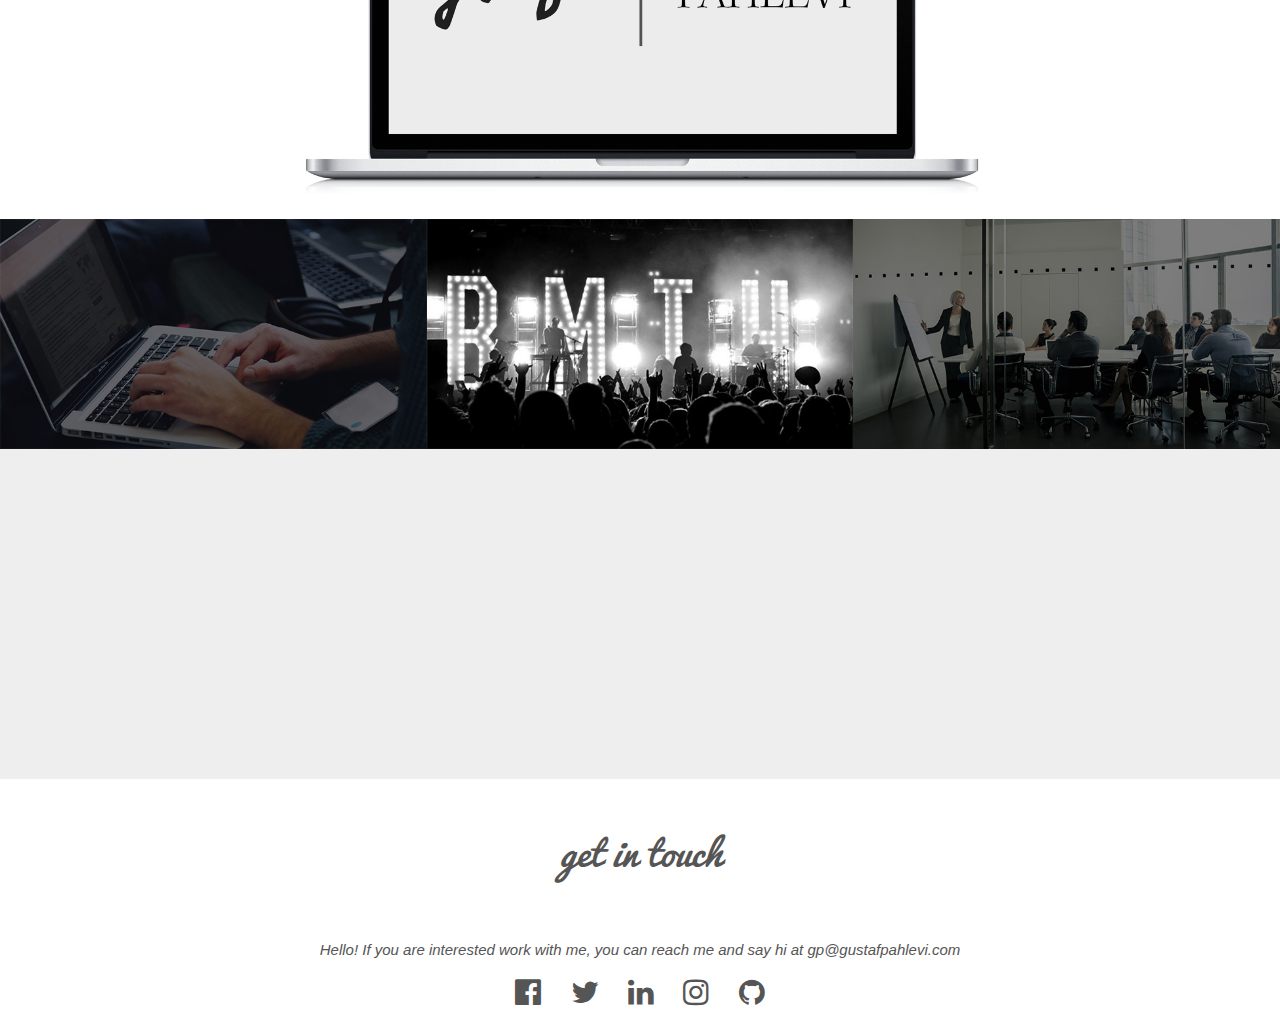
==== commit 82ece940: "update" ====
--- a/index.html
+++ b/index.html
@@ -6,6 +6,7 @@
   <meta name="viewport" content="width=device-width, intial-scale=1">
   <meta name="description" content="Gustaf Pahlevi | Junior Front-End Developer">
   <meta name="author" content="__gustafpahlevi__">
+  <meta name="google-site-verification" content="aIxFwx1Dfc4A0gd44J4gSSkBf83bdTOPMhxVPlPzuts" />
 
   <title>Gustaf Pahlevi | Front-end Developer</title>
   <!-- Icon Title -->
@@ -68,7 +69,7 @@
     <div class="container">
       <p>Hi, I'm Gustaf</p>
       <p>I'm Junior Front-end Developer based in Jakarta, Indonesia. <br> Who focus on User Exprience. <br> I passionate about design, code, and better performance.</p>
-      <img src="img/gustaf-copy.png" class="center-block img-responsive" width="400">
+      <h2>gustafpahlevi</h2>
     </div>
   </section>
   <!-- End Section About -->
@@ -152,9 +153,8 @@
 
   <!-- Contact Section -->
   <div class="contact no-padding">
-        <h1 class="no-padding">- GUSTAF/PAHLEVI -</h1>
-        <p>GET IN TOUCH</p>
-        <p>You can reach me and say hi at <a href="mailto:gustafpahlevi@gmail.com" class="sliding-u-l-r">gustafpahlevi@gmail.com</a></p>
+        <h1 class="no-padding">get in touch</h1>
+        <p>Hello! If you are interested work with me, you can reach me and say hi at <a href="mailto:gustafpahlevi@gmail.com" class="sliding-u-l-r">gp@gustafpahlevi.com</a></p>
         <a href="https://www.facebook.com/gustaf.pahlevio" target="_blank" class="social-media"><i class="fa fa-facebook-official" aria-hidden="true"></i></a>
         <a href="https://twitter.com/GustafPahlevi" target="_blank" class="social-media"><i class="fa fa-twitter" aria-hidden="true"></i></a>
         <a href="https://id.linkedin.com/in/gustaf-pahlevi-45861574" target="_blank" class="social-media"><i class="fa fa-linkedin" aria-hidden="true"></i></a>
--- a/css/style.css
+++ b/css/style.css
@@ -2,9 +2,15 @@
   font-family: Kepler;
   src: url('../fonts/KeplerStd-Regular.ttf');
 }
+
 @font-face {
   font-family: Kepler-Thn;
   src: url('../fonts/KeplerStd-LightDisp.ttf');
+}
+
+@font-face {
+  font-family: Pacifico;
+  src: url('../fonts/Pacifico.ttf');
 }
 
 body {
@@ -138,33 +144,45 @@
   line-height: 50px;
 }
 
+.about h2 {
+  font-family: 'Pacifico';
+  font-size: 50px;
+}
+
 .contact {
-  background: url(../img/oil-copy-c1.jpg) no-repeat center center fixed;
+  background-color: #EEEEEE;
   -webkit-background-size:cover;
   -moz-background-size:cover;
   -o-background-sizr:cover;
   background-size: cover;
-  height: 400px;
-  text-align: center;
+  height: 330px;
+  text-align: center;
+
 }
 
 .contact h1 {
-  color: #ECECEC;
+  color: #555;
   font-style: italic;
-  font-family: 'Kepler-Thn';
-  text-align: center;
-  padding-top: 5% !important;
+  font-family: 'Pacifico';
+  text-align: center;
+  font-size: 60px;
+  padding-top: 3% !important;
+  padding-bottom: 2%;
 }
 
 .contact p {
   font-size: 20px;
   text-align: center;
   font-style: italic;
-  color: #FFF;
+  color: #555;
 }
 
 .contact a {
-  color: #19B5FE;
+  color: #555;
+}
+
+.contact a:hover {
+  color: #F62459;
 }
 
 .right-half li {
@@ -184,7 +202,7 @@
 }
 .sliding-u-l-r:hover:after {
 width: 100%;
-background: #19B5FE;
+background: #F62459;
 }
 
 .no-padding {
@@ -235,18 +253,20 @@
 }
 
 .work-sec {
-  padding-top: 3%;
+  padding-top: 2%;
+  padding-bottom: 2%;
 }
 
 .work-sec h1 {
   text-align: center;
   font-family: 'Kepler-Thn';
+  font-size: 50px;
 }
 
 .social-media {
   font-size: 30px;
-  margin-left: 2%;
-  margin-right: 2%;
+  margin-left: 1%;
+  margin-right: 1%;
 }
 
 .screenshots ul {
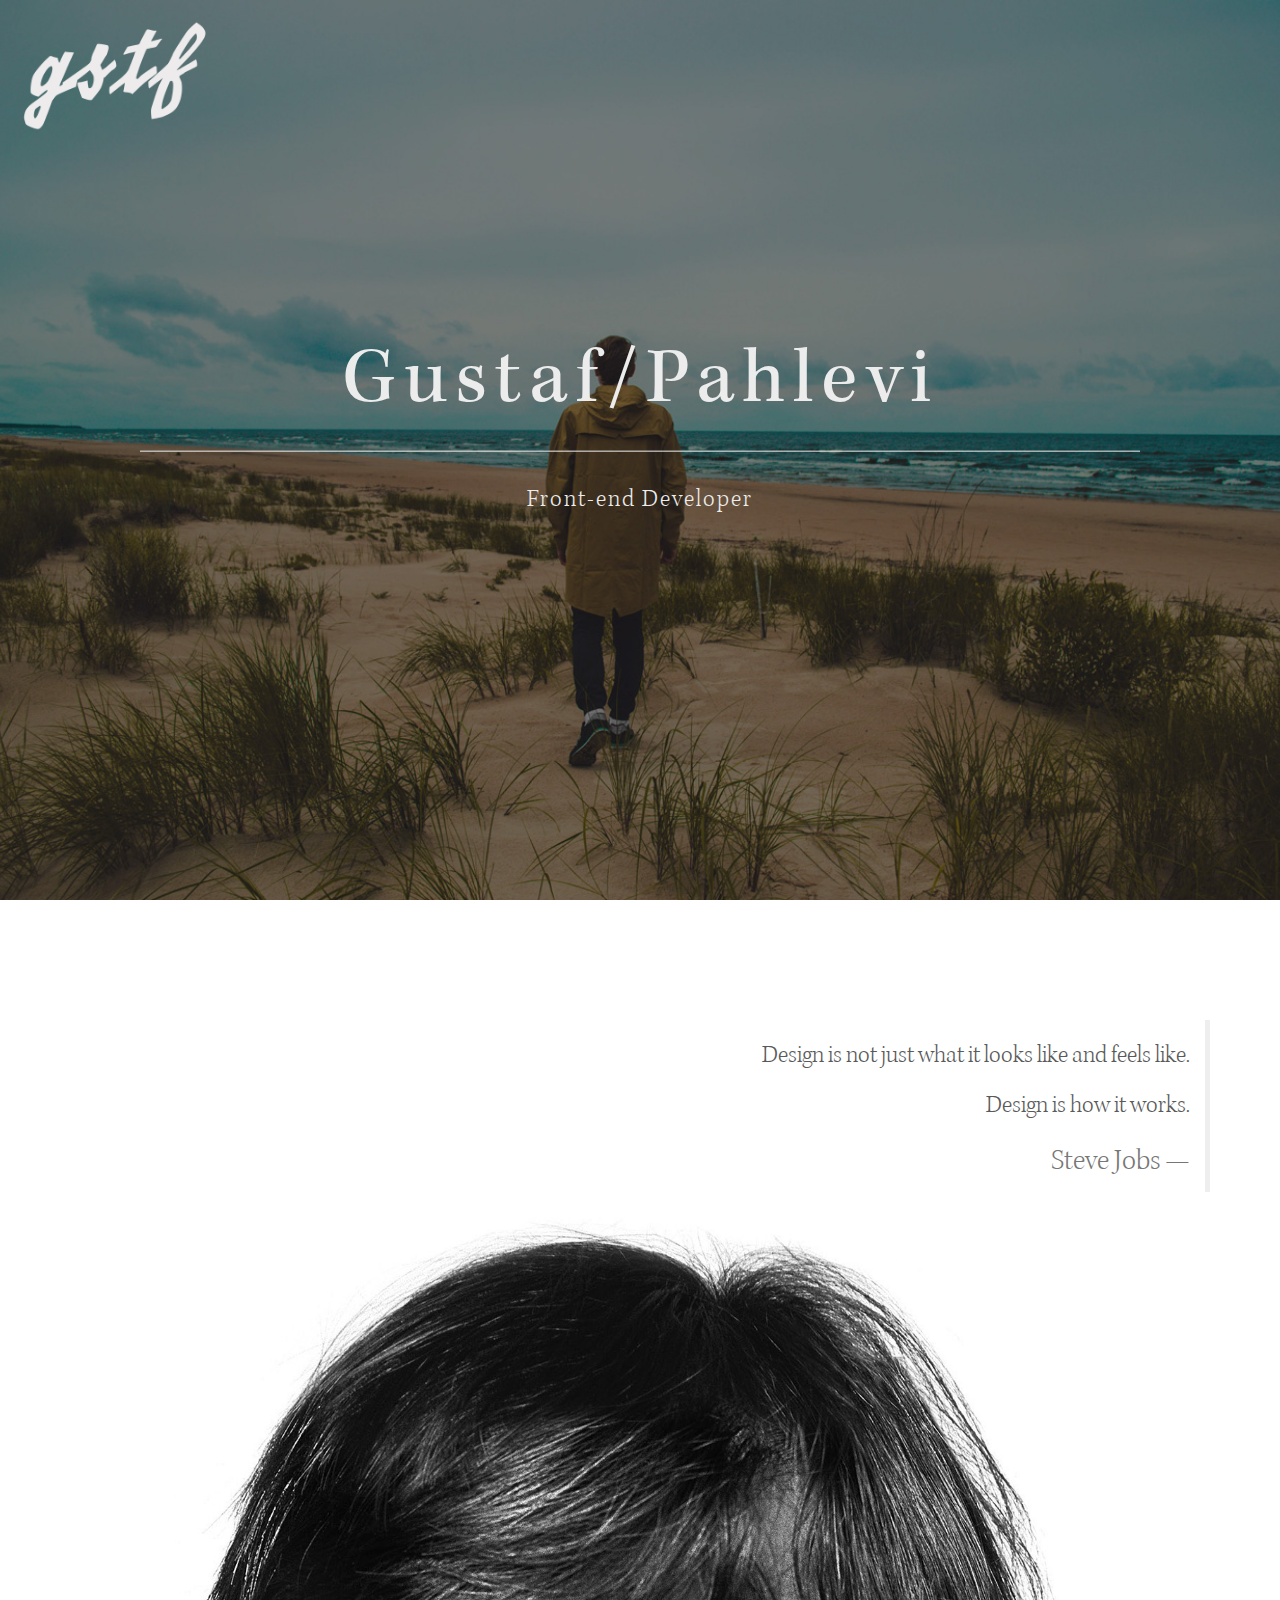
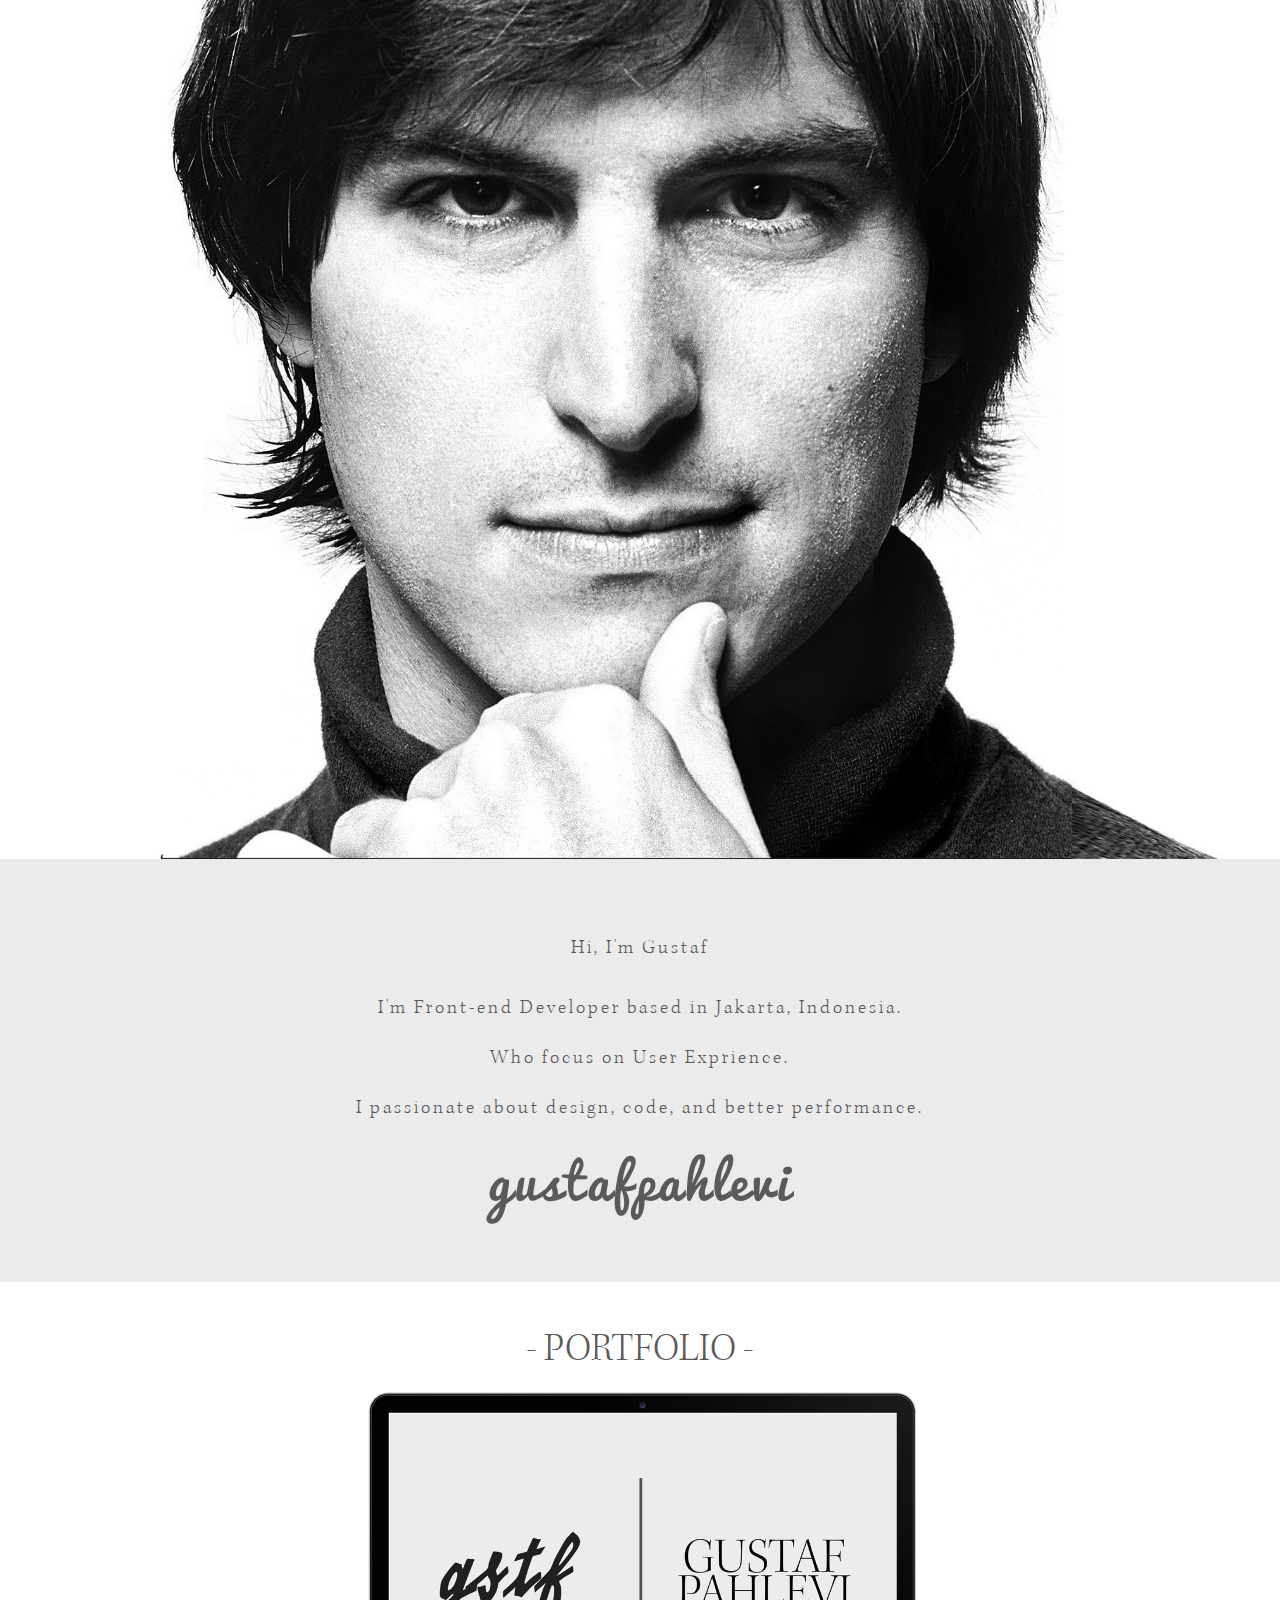
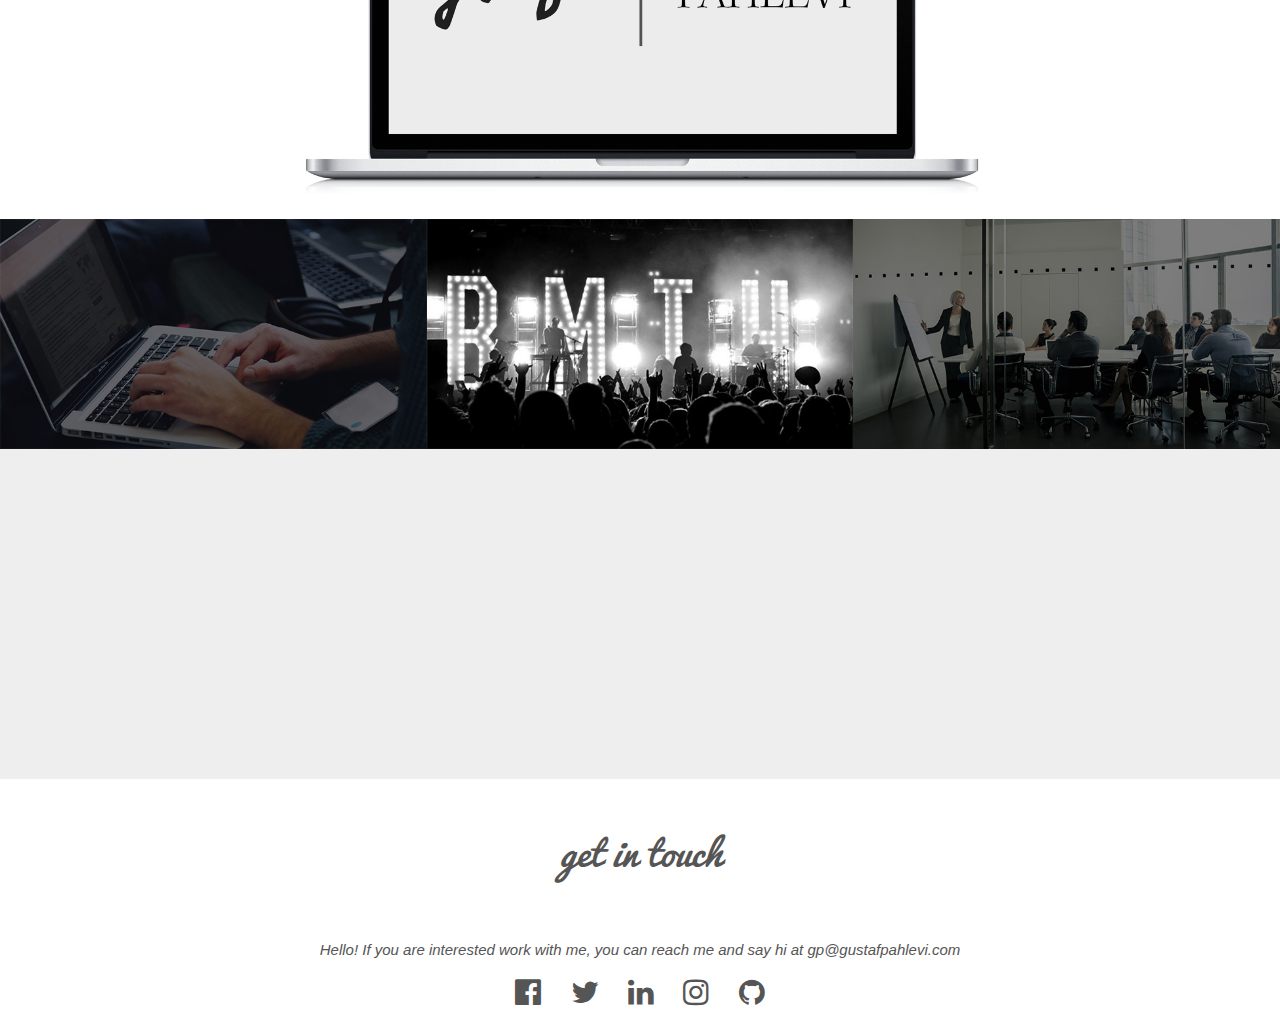
==== commit 2fef4fe0: "update" ====
--- a/index.html
+++ b/index.html
@@ -4,9 +4,8 @@
   <meta charset="utf-8">
   <meta http-equiv="X-UA-Compatible" content="ID=edge">
   <meta name="viewport" content="width=device-width, intial-scale=1">
-  <meta name="description" content="Gustaf Pahlevi | Junior Front-End Developer">
+  <meta name="description" content="Gustaf Pahlevi | Front-End Developer">
   <meta name="author" content="__gustafpahlevi__">
-  <meta name="google-site-verification" content="aIxFwx1Dfc4A0gd44J4gSSkBf83bdTOPMhxVPlPzuts" />
 
   <title>Gustaf Pahlevi | Front-end Developer</title>
   <!-- Icon Title -->
@@ -31,7 +30,7 @@
       <div class="header-content-inner">
           <h1>Gustaf/Pahlevi</h1>
           <hr>
-          <p>Junior Front-end Developer</p>
+          <p>Front-end Developer</p>
       </div>
     </div>
     <div class="center-it">
@@ -68,7 +67,7 @@
   <section class="about">
     <div class="container">
       <p>Hi, I'm Gustaf</p>
-      <p>I'm Junior Front-end Developer based in Jakarta, Indonesia. <br> Who focus on User Exprience. <br> I passionate about design, code, and better performance.</p>
+      <p>I'm Front-end Developer based in Jakarta, Indonesia. <br> Who focus on User Exprience. <br> I passionate about design, code, and better performance.</p>
       <h2>gustafpahlevi</h2>
     </div>
   </section>
@@ -154,7 +153,9 @@
   <!-- Contact Section -->
   <div class="contact no-padding">
         <h1 class="no-padding">get in touch</h1>
-        <p>Hello! If you are interested work with me, you can reach me and say hi at <a href="mailto:gustafpahlevi@gmail.com" class="sliding-u-l-r">gp@gustafpahlevi.com</a></p>
+        <div class="container">
+          <p>Hello! If you are interested work with me, you can reach me and say hi at <a href="mailto:gustafpahlevi@gmail.com" class="sliding-u-l-r">gp@gustafpahlevi.com</a></p>
+        </div>
         <a href="https://www.facebook.com/gustaf.pahlevio" target="_blank" class="social-media"><i class="fa fa-facebook-official" aria-hidden="true"></i></a>
         <a href="https://twitter.com/GustafPahlevi" target="_blank" class="social-media"><i class="fa fa-twitter" aria-hidden="true"></i></a>
         <a href="https://id.linkedin.com/in/gustaf-pahlevi-45861574" target="_blank" class="social-media"><i class="fa fa-linkedin" aria-hidden="true"></i></a>
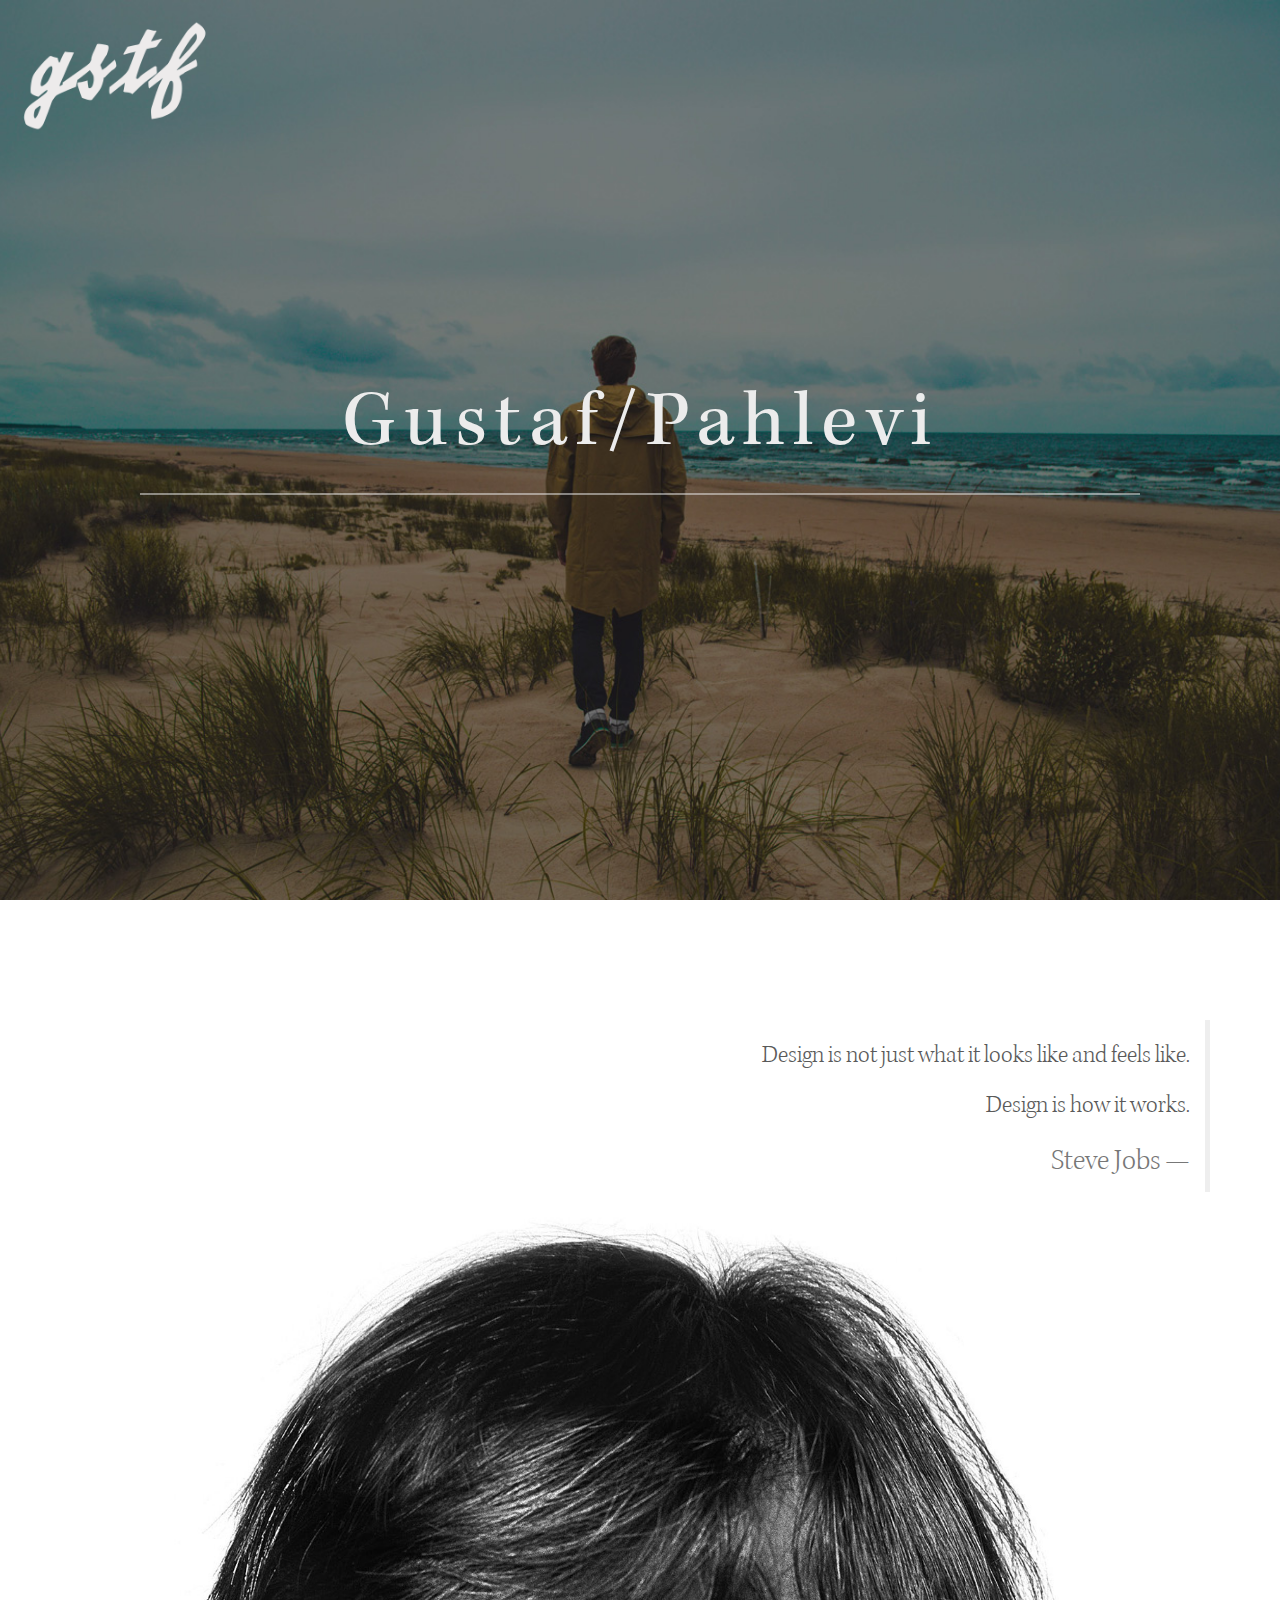
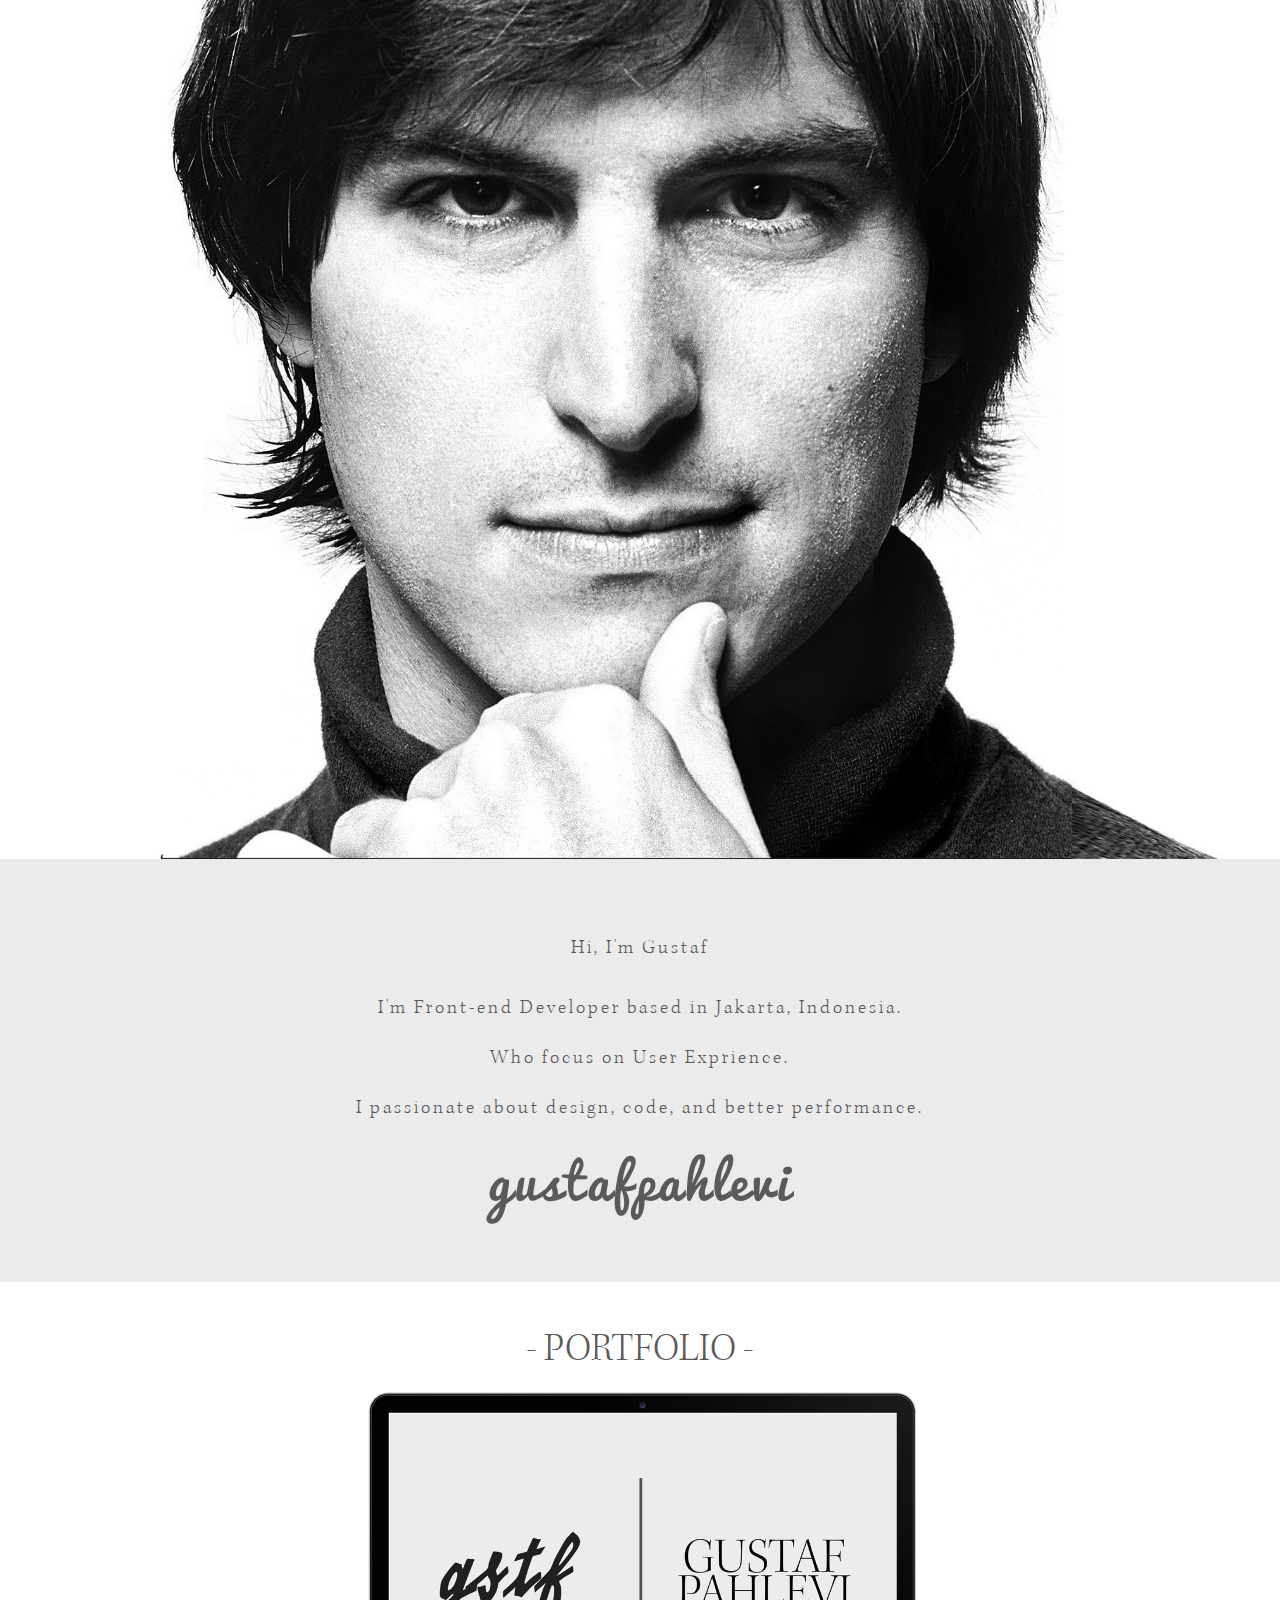
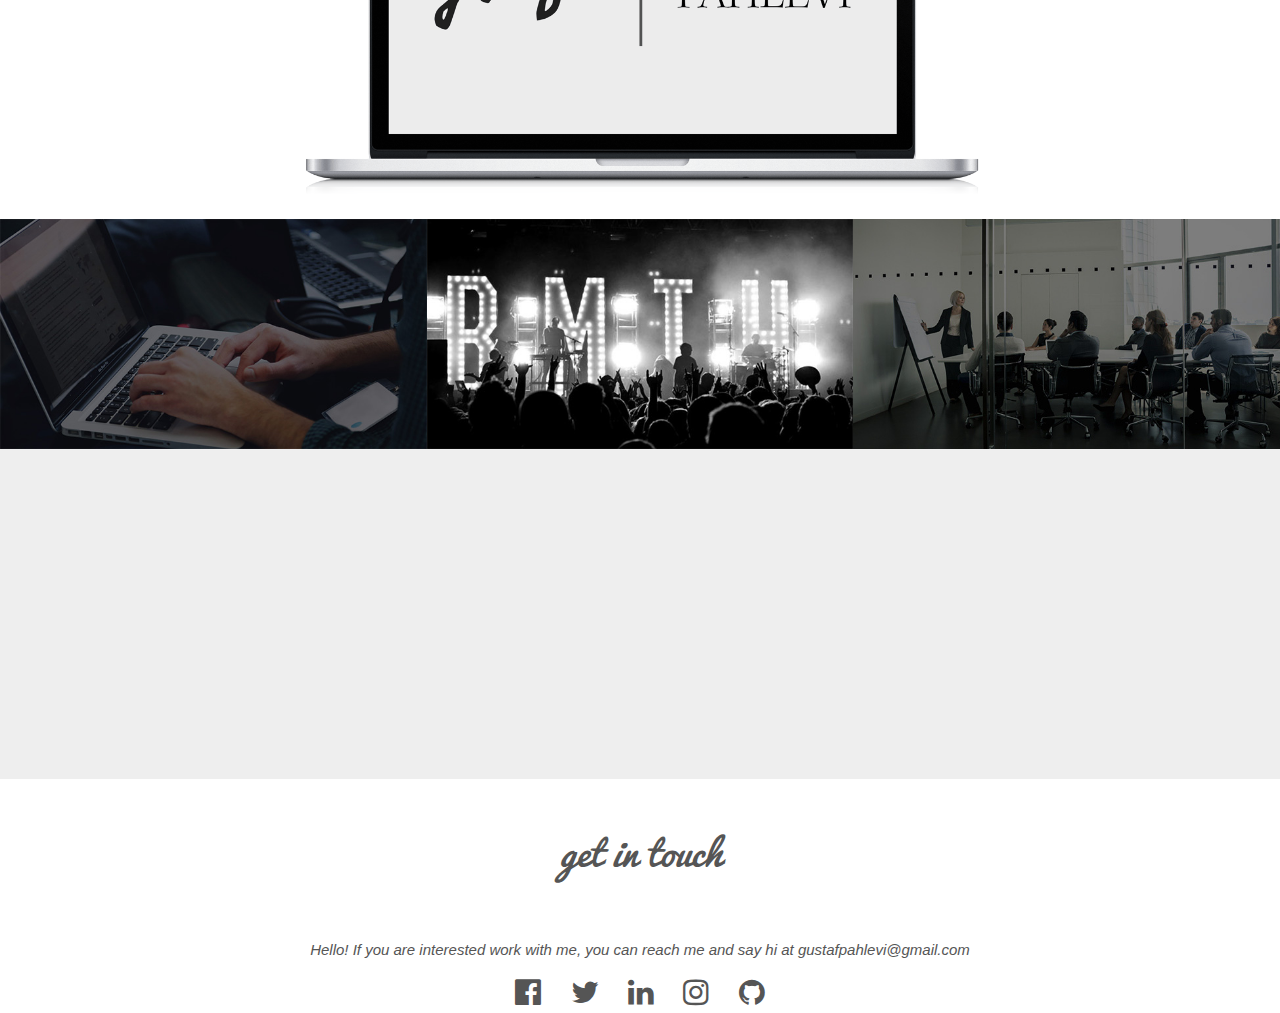
==== commit 3e9096b9: "update" ====
--- a/index.html
+++ b/index.html
@@ -30,7 +30,6 @@
       <div class="header-content-inner">
           <h1>Gustaf/Pahlevi</h1>
           <hr>
-          <p>Front-end Developer</p>
       </div>
     </div>
     <div class="center-it">
@@ -154,7 +153,7 @@
   <div class="contact no-padding">
         <h1 class="no-padding">get in touch</h1>
         <div class="container">
-          <p>Hello! If you are interested work with me, you can reach me and say hi at <a href="mailto:gustafpahlevi@gmail.com" class="sliding-u-l-r">gp@gustafpahlevi.com</a></p>
+          <p>Hello! If you are interested work with me, you can reach me and say hi at <a href="mailto:gustafpahlevi@gmail.com" class="sliding-u-l-r">gustafpahlevi@gmail.com</a></p>
         </div>
         <a href="https://www.facebook.com/gustaf.pahlevio" target="_blank" class="social-media"><i class="fa fa-facebook-official" aria-hidden="true"></i></a>
         <a href="https://twitter.com/GustafPahlevi" target="_blank" class="social-media"><i class="fa fa-twitter" aria-hidden="true"></i></a>
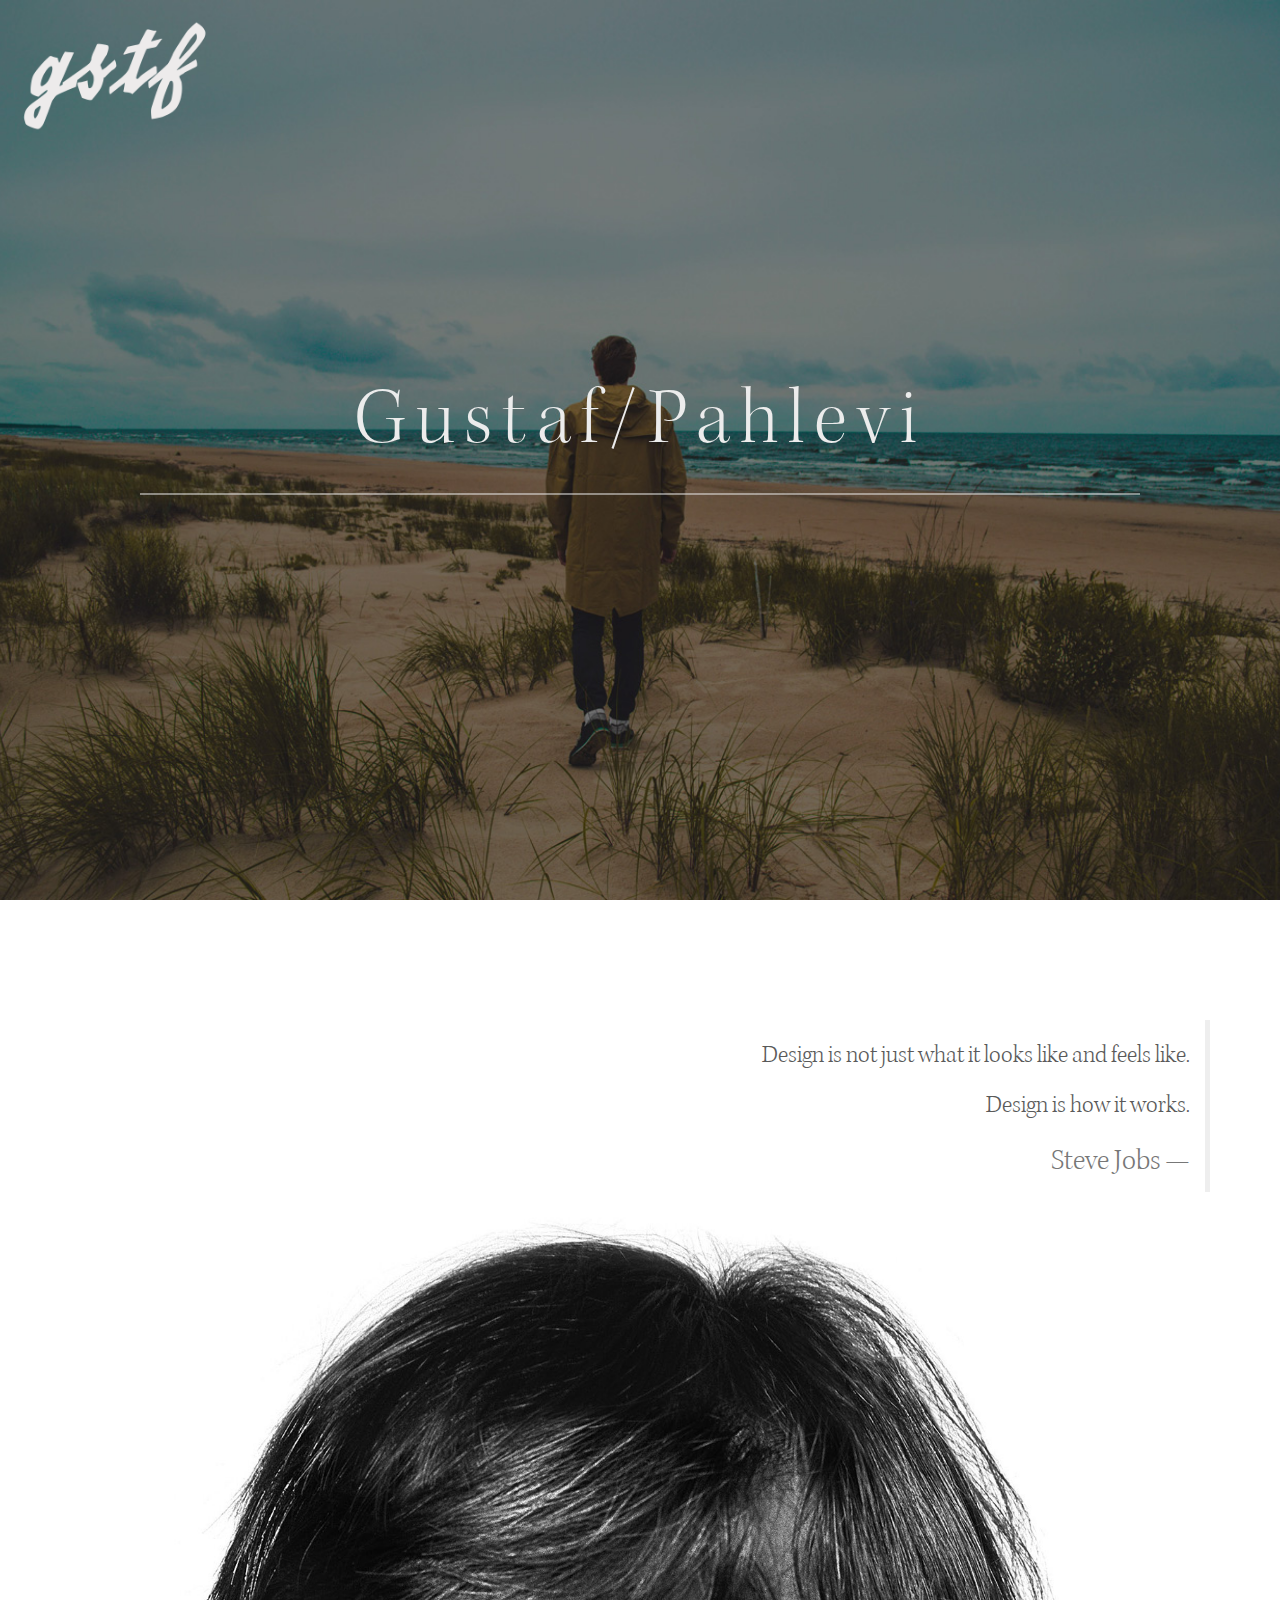
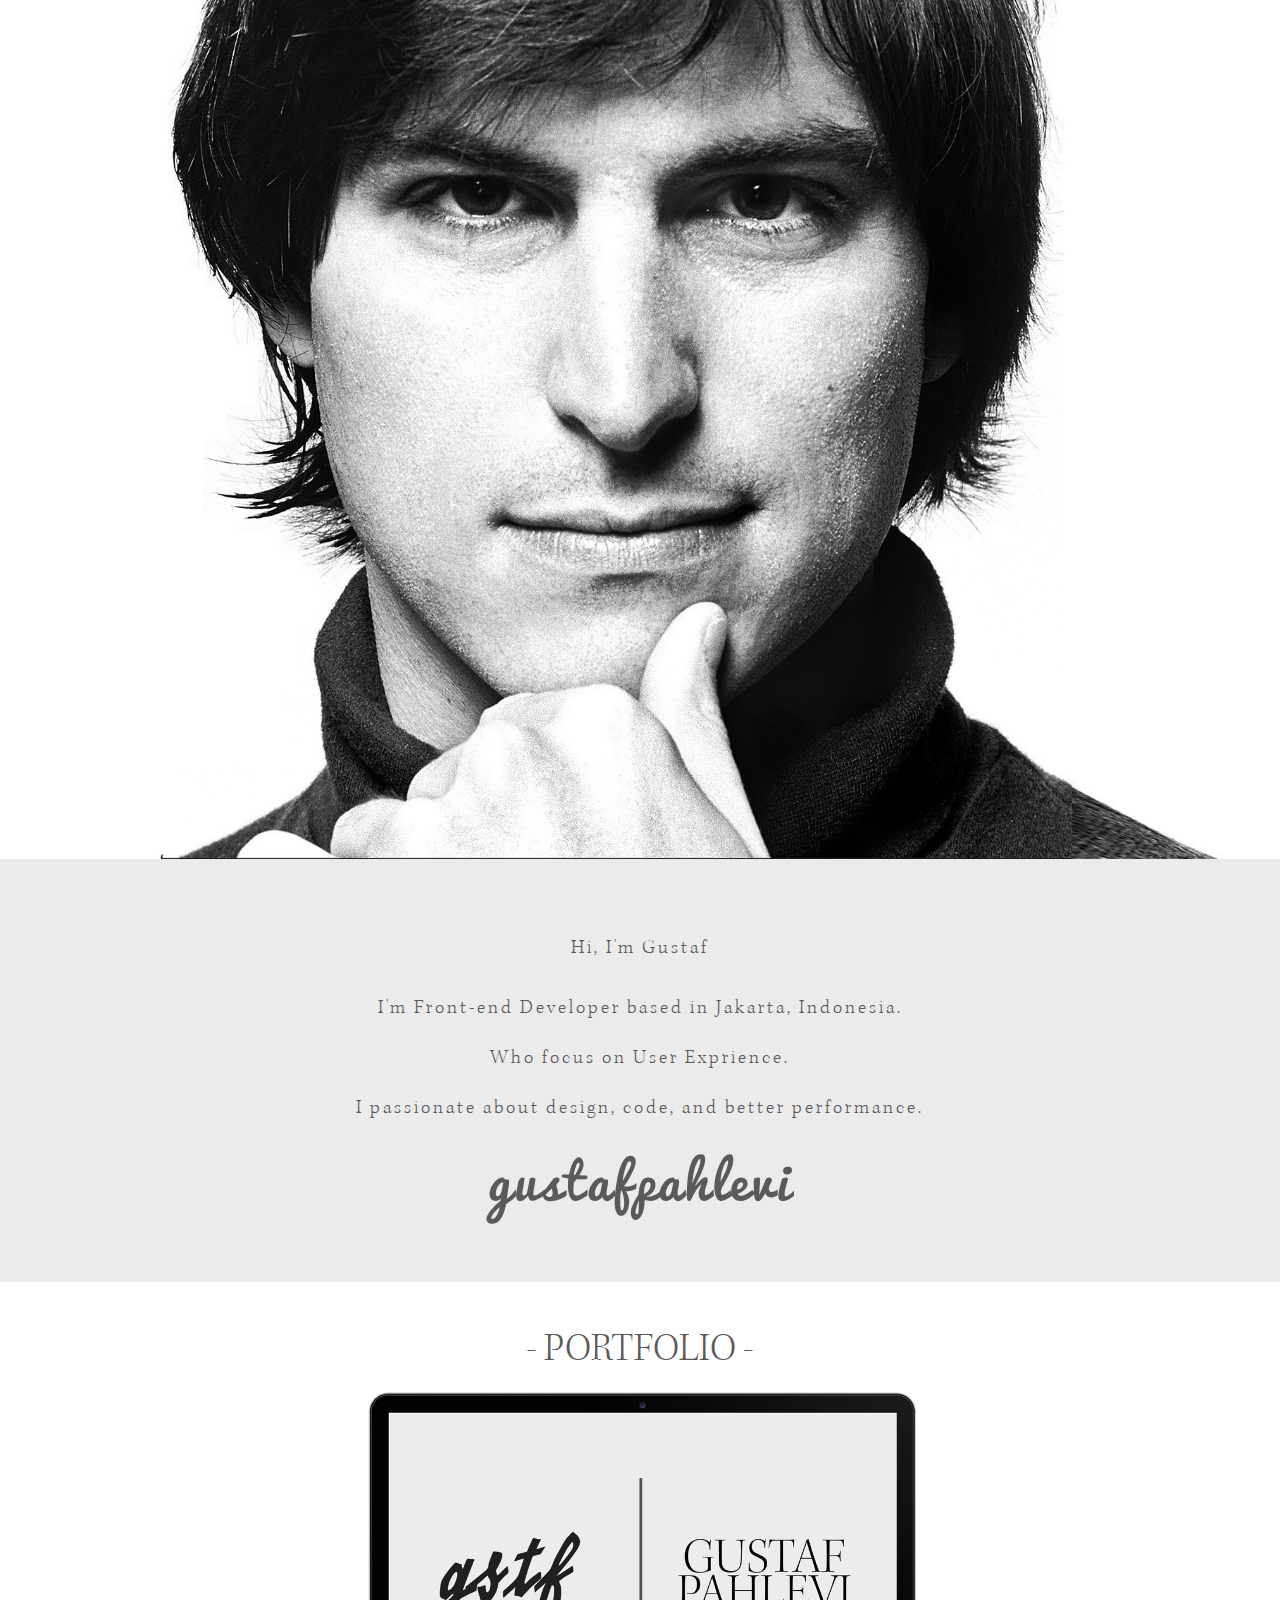
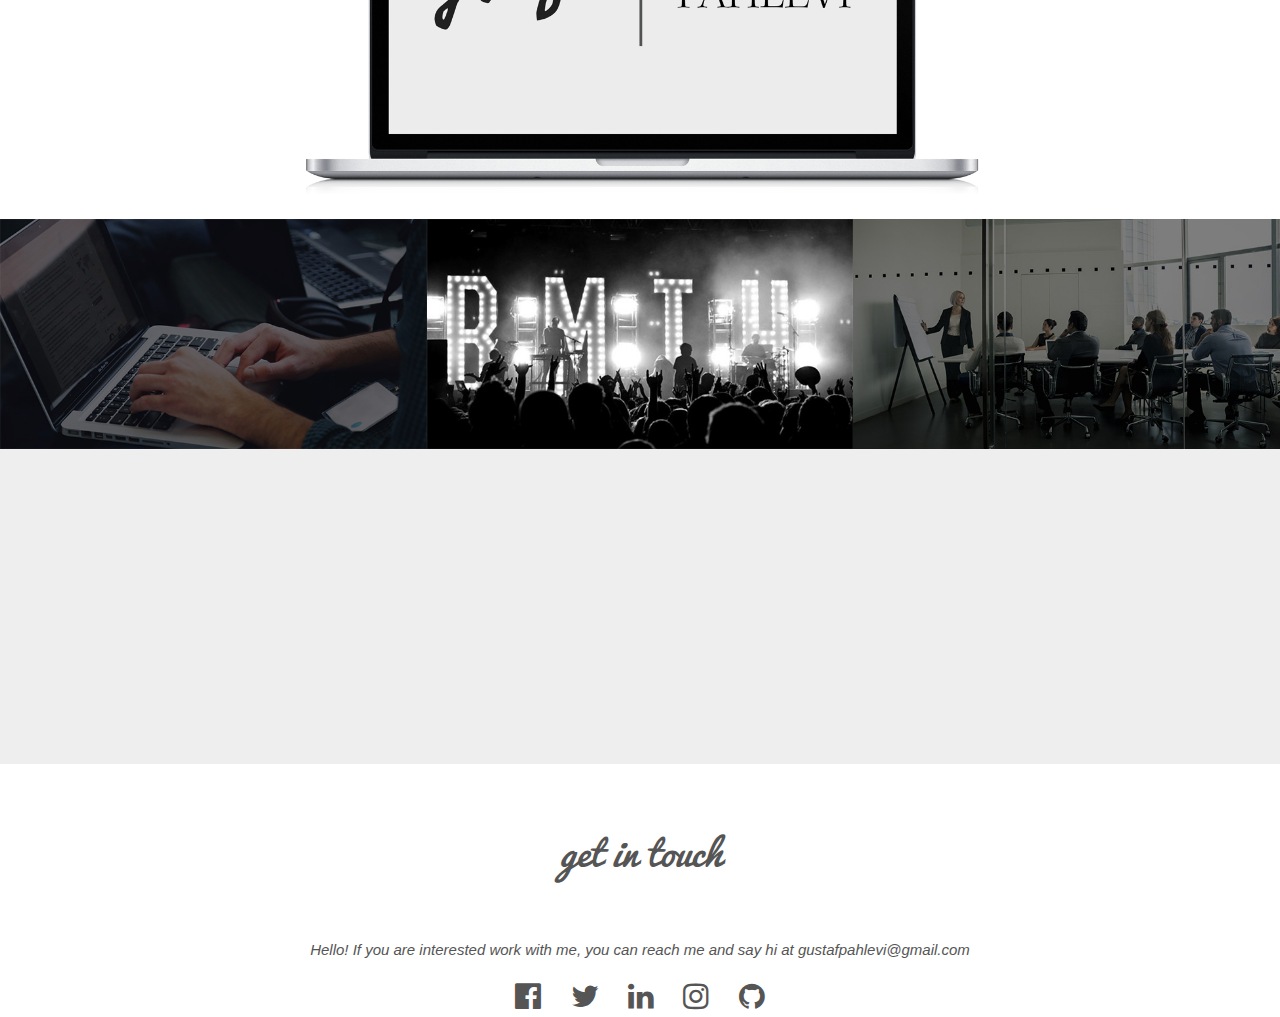
==== commit 0bd82b04: "update" ====
--- a/index.html
+++ b/index.html
@@ -153,7 +153,7 @@
   <div class="contact no-padding">
         <h1 class="no-padding">get in touch</h1>
         <div class="container">
-          <p>Hello! If you are interested work with me, you can reach me and say hi at <a href="mailto:gustafpahlevi@gmail.com" class="sliding-u-l-r">gustafpahlevi@gmail.com</a></p>
+          <p>Hello! If you are interested work with me, you can reach me and say hi at <a href="mailto:gustafpahlevi@gmail.com" class="sliding-middle-out">gustafpahlevi@gmail.com</a></p>
         </div>
         <a href="https://www.facebook.com/gustaf.pahlevio" target="_blank" class="social-media"><i class="fa fa-facebook-official" aria-hidden="true"></i></a>
         <a href="https://twitter.com/GustafPahlevi" target="_blank" class="social-media"><i class="fa fa-twitter" aria-hidden="true"></i></a>
--- a/css/style.css
+++ b/css/style.css
@@ -56,10 +56,11 @@
 }
 
 header .header-content .header-content-inner h1 {
-  text-transform: capitalize;
+  letter-spacing: 4px;
   margin-top: 0;
   margin-bottom: 0;
   font-size: 30px;
+  font-family: 'Kepler-Thn';
 }
 
 header .header-content .header-content-inner hr {
@@ -95,11 +96,13 @@
     max-width: 1000px;
     margin-left: auto;
     margin-right: auto;
+
   }
 
   header .header-content .header-content-inner h1{
     font-size: 80px;
-    letter-spacing: 8px;
+    font-family: 'Kepler-Thn';
+    letter-spacing: 10px;
   }
 
   header .header-content .header-content-inner p {
@@ -155,9 +158,8 @@
   -moz-background-size:cover;
   -o-background-sizr:cover;
   background-size: cover;
-  height: 330px;
-  text-align: center;
-
+  height: 315px;
+  text-align: center;
 }
 
 .contact h1 {
@@ -166,7 +168,7 @@
   font-family: 'Pacifico';
   text-align: center;
   font-size: 60px;
-  padding-top: 3% !important;
+  padding-top: 4% !important;
   padding-bottom: 2%;
 }
 
@@ -584,3 +586,24 @@
   font-size: 20px;
   padding-bottom: 50px;
 }
+
+.sliding-middle-out {
+  display: inline-block;
+  position: relative;
+  padding-bottom: 3px;
+}
+
+.sliding-middle-out:after {
+  content: '';
+  display: block;
+  margin: auto;
+  height: 3px;
+  width: 0px;
+  background: transparent;
+  transition: width .5s ease, background-color .5s ease;
+}
+
+.sliding-middle-out:hover:after {
+  width: 100%;
+  background: #F62459;
+}
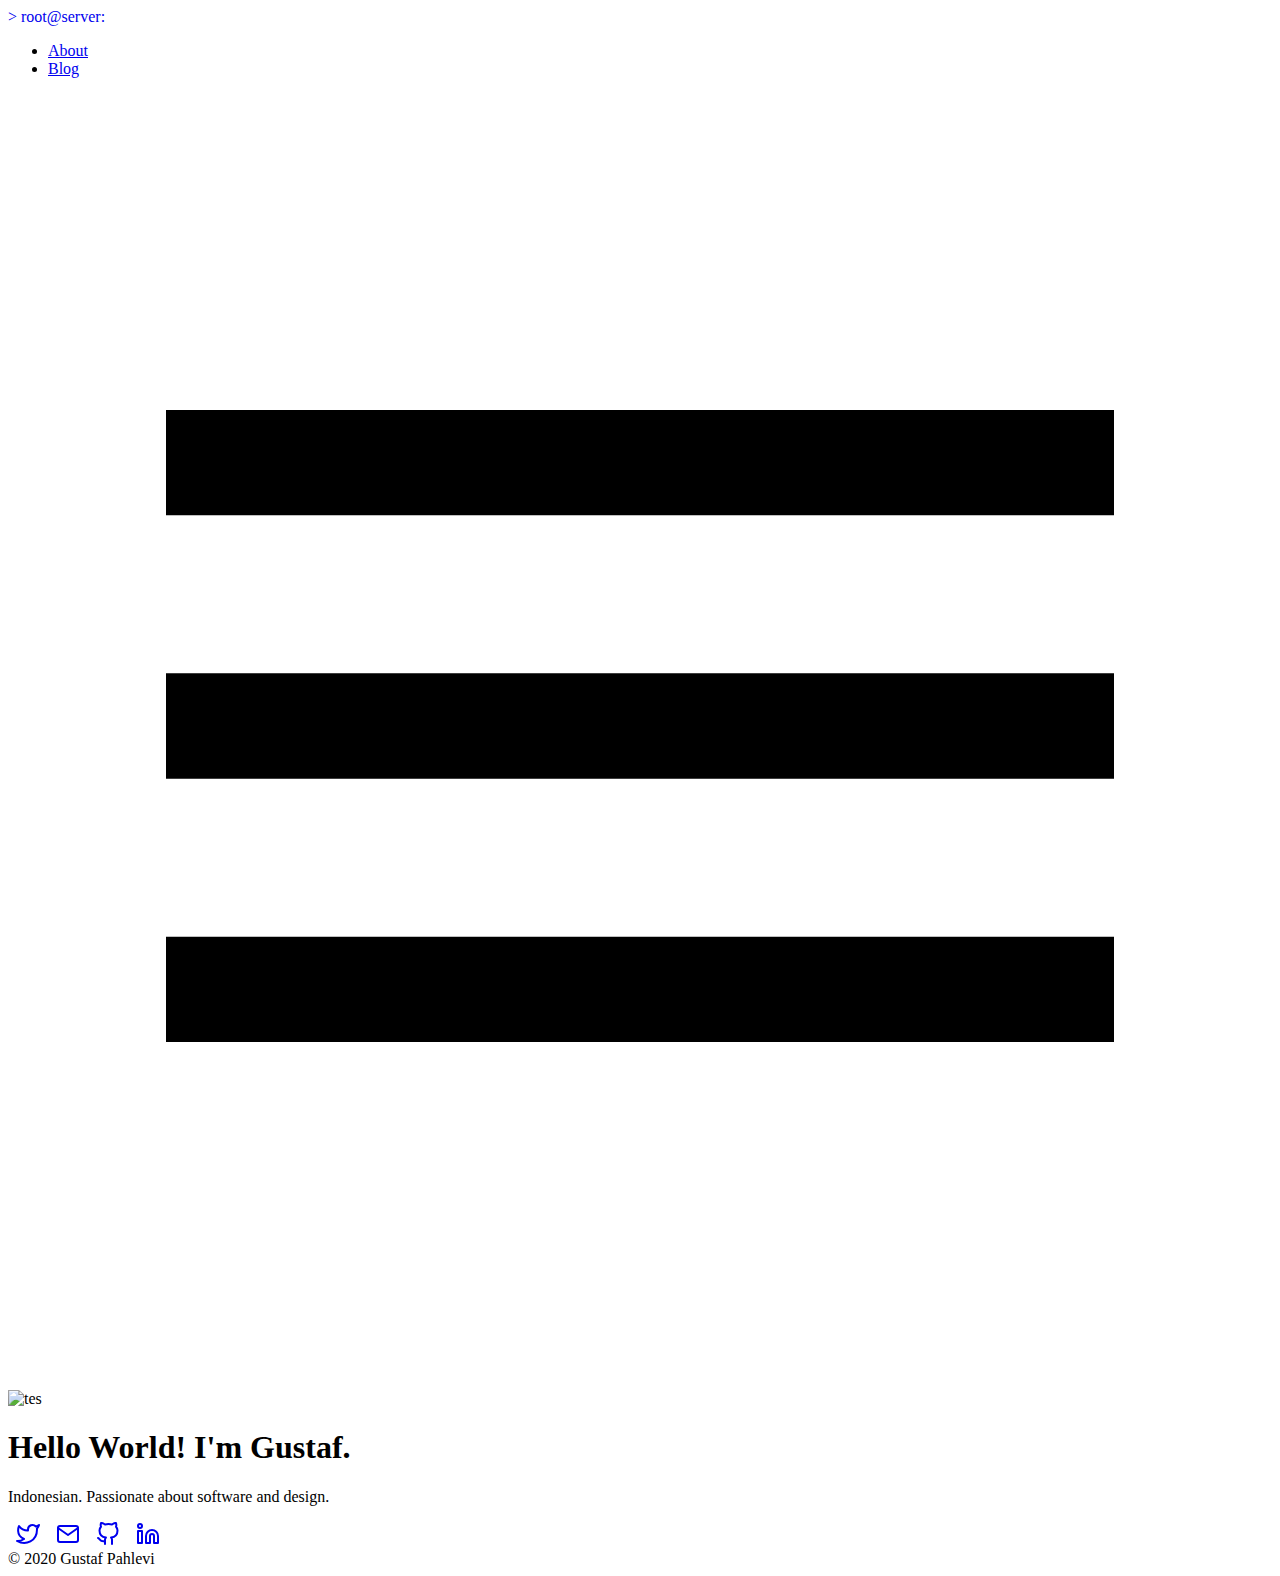
==== commit bd38e99f: "Update new website" ====
--- a/index.html
+++ b/index.html
@@ -1,262 +1,167 @@
 <!DOCTYPE html>
-<html>
-<head>
-  <meta charset="utf-8">
-  <meta http-equiv="X-UA-Compatible" content="ID=edge">
-  <meta name="viewport" content="width=device-width, intial-scale=1">
-  <meta name="description" content="Gustaf Pahlevi | Front-End Developer">
-  <meta name="author" content="__gustafpahlevi__">
+<html lang="en">
+    <head>
+	<meta name="generator" content="Hugo 0.75.0-DEV" />
+        <meta charset="UTF-8">
+<meta http-equiv="X-UA-Compatible" content="ie=edge">
+<meta name="viewport" content="width=device-width, initial-scale=1, shrink-to-fit=no">
+<meta name="author"
+    content="">
+<meta name="description"
+    content="Indonesian. Passionate about software and design." />
+<meta name="keywords"
+    content="" />
+<meta name="robots" content="noodp" />
+<meta name="theme-color" content="" />
+<link rel="canonical" href="localhost/" />
 
-  <title>Gustaf Pahlevi | Front-end Developer</title>
-  <!-- Icon Title -->
-  <link rel="shortcut icon" type="image" href="img/logo-g.png">
-  <!-- Bootstrap CSS -->
-  <link rel="stylesheet" type="text/css" href="bower_components/bootstrap/dist/css/bootstrap.min.css">
-  <!-- Font Awesome -->
-  <link rel="stylesheet" type="text/css" href="bower_components/font-awesome/css/font-awesome.min.css">
-  <!-- Custom CSS -->
-  <link rel="stylesheet" type="text/css" href="css/style.css">
-  <!-- Animation Mouse -->
-  <link rel="stylesheet" type="text/css" href="scss/mouse.css">
-  <!-- Mobile CSS -->
-  <link rel="stylesheet" type="text/css" href="css/mobile.css">
-</head>
-<body>
 
-  <!-- Section Header -->
-  <header>
-    <img src="img/logo-gustaf-white.png" class="img-responsive">
-    <div class="header-content">
-      <div class="header-content-inner">
-          <h1>Gustaf/Pahlevi</h1>
-          <hr>
-      </div>
+<title>
+    
+     Gustaf Pahlevi | Software Engineer 
+    
+</title>
+
+
+
+<link href="https://cdnjs.cloudflare.com/ajax/libs/flag-icon-css/3.5.0/css/flag-icon.min.css" rel="stylesheet"
+    type="text/css">
+
+
+
+<link rel="stylesheet" href="/localhost/main.d1ea4af8fd04fb24a4f8b882ea54bd04eb245427ca4baf527c81a5dab071410b.css">
+
+
+
+
+
+<meta itemprop="name" content="Hello World! I&#39;m Gustaf.">
+<meta itemprop="description" content="My new homepage or blog">
+
+<meta name="twitter:card" content="summary_large_image"/>
+<meta name="twitter:image" content="localhost"/>
+
+<meta name="twitter:title" content="Hello World! I&#39;m Gustaf."/>
+<meta name="twitter:description" content="My new homepage or blog"/>
+
+
+
+<meta property="og:title" content="Hello World! I&#39;m Gustaf." />
+<meta property="og:description" content="My new homepage or blog" />
+<meta property="og:type" content="website" />
+<meta property="og:url" content="localhost/" />
+<meta property="og:image" content="localhost"/>
+<meta property="og:site_name" content="Hello World! I&#39;m Gustaf." />
+
+
+
+
+
+
+
+
+<link rel="alternate" type="application/rss+xml" href="localhost/index.xml" title="Hello World! I'm Gustaf." />
+
+
+
+
+    </head>
+
+    <body class="">
+        <div class="container">
+            <header class="header">
+    <span class="header__inner">
+        <a href="/"
+    style="text-decoration: none;">
+    <div class="logo">
+        
+        <span class="logo__mark">></span>
+        <span class="logo__text">root@server:</span>
+        <span class="logo__cursor" style="
+                   
+                   ">
+        </span>
+        
     </div>
-    <div class="center-it">
-      <div class="mouse" id="btn-scroll"></div>
-    </div>
-  </header>
-  <!-- End Section Header -->
+</a>
 
-  <!-- Section Quote Steve -->
-  <section class="quote-steve" id="scroll-vw">
-    <div class="container">
-      <div class="row">
-        <div class="col-md-6">
-          <img src="img/steve-jobs-copy-c1.jpg" class="img-steve img-responsive">
-        </div>
-        <div class="col-md-6">
-          <blockquote class="blockquote-reverse sr-button">
-            <p>Design is not just what it looks like and feels like. <br> Design is how it works.</p>
-            <footer>Steve Jobs</footer>
-          </blockquote>
-        </div>
-      </div>
-    </div>
-  </section>
-  <!-- End Quote Steve -->
+        <span class="header__right">
+            
+                <nav class="menu">
+    <ul class="menu__inner"><li><a href="localhost/localhost/about">About</a></li><li><a href="localhost/localhost/blog">Blog</a></li>
+    </ul>
+</nav>
 
-  <!-- Image for Mobile Version -->
-  <div class="img-steve-hide">
-    <img src="img/steve-jobs-copy.jpg" class="img-responsive">
-  </div>
-  <!-- End Image for Mobile Version -->
+                <span class="menu-trigger">
+                    <svg xmlns="http://www.w3.org/2000/svg" viewBox="0 0 24 24">
+                        <path d="M0 0h24v24H0z" fill="none"/>
+                        <path d="M3 18h18v-2H3v2zm0-5h18v-2H3v2zm0-7v2h18V6H3z"/>
+                    </svg>
+                </span>
+            
 
-  <!-- Section About -->
-  <section class="about">
-    <div class="container">
-      <p>Hi, I'm Gustaf</p>
-      <p>I'm Front-end Developer based in Jakarta, Indonesia. <br> Who focus on User Exprience. <br> I passionate about design, code, and better performance.</p>
-      <h2>gustafpahlevi</h2>
-    </div>
-  </section>
-  <!-- End Section About -->
+            <span class="theme-toggle unselectable"><svg class="theme-toggler" width="24" height="24" viewBox="0 0 48 48" fill="none" xmlns="http://www.w3.org/2000/svg">
+  <path d="M22 41C32.4934 41 41 32.4934 41 22C41 11.5066 32.4934 3 22
+  3C11.5066 3 3 11.5066 3 22C3 32.4934 11.5066 41 22 41ZM7 22C7
+  13.7157 13.7157 7 22 7V37C13.7157 37 7 30.2843 7 22Z"/>
+</svg>
+</span>
+        </span>
+    </span>
+</header>
 
-  <!-- Head Portfolio -->
-  <div class="work-sec">
-    <h1>- PORTFOLIO -</h1>
-    <img src="img/Macbook-work-c2.png" class="img-responsive img-center" width="700">
-  </div>
-  <!-- End Head Portfolio -->
 
-  <!-- Content Portfolio -->
-  <section class="no-padding" id="portfolio">
-    <div class="container-fluid">
-        <div class="row no-gutter popup-gallery">
-            <div class="col-lg-4 col-sm-6">
-                <a href="#portfolioModal1" data-toggle="modal" class="portfolio-box">
-                    <img src="img/new_backcopy.jpg" class="img-responsive" alt="">
-                    <div class="portfolio-box-caption">
-                        <div class="portfolio-box-caption-content">
-                            <div class="project-category text-faded">
-                                Learning
-                            </div>
-                            <div class="project-name">
-                                Bama Learning Center
-                            </div>
-                        </div>
-                    </div>
-                </a>
-            </div>
-            <div class="col-lg-4 col-sm-6">
-                <a href="#portfolioModal2" data-toggle="modal" class="portfolio-box">
-                    <img src="img/1copy.jpg" class="img-responsive" alt="">
-                    <div class="portfolio-box-caption">
-                        <div class="portfolio-box-caption-content">
-                            <div class="project-category text-faded">
-                                Music
-                            </div>
-                            <div class="project-name">
-                                Bring Me The Horizon
-                            </div>
-                        </div>
-                    </div>
-                </a>
-            </div>
-            <div class="col-lg-4 col-sm-6">
-                <a href="#portfolioModal3" data-toggle="modal" class="portfolio-box">
-                    <img src="img/homecopys.jpg" class="img-responsive" alt="">
-                    <div class="portfolio-box-caption">
-                        <div class="portfolio-box-caption-content">
-                            <div class="project-category text-faded">
-                                Company
-                            </div>
-                            <div class="project-name">
-                                Enterprise Website
-                            </div>
-                        </div>
-                    </div>
-                </a>
-            </div>
+            <div class="content">
+                
+<main aria-role="main">
+    <div>
+        
+        <img src="pp.jpg" class="circle" alt="tes"
+            style="max-width:250px" />
+        
+
+        
+
+
+        <h1>Hello World! I&#39;m Gustaf.</h1>
+        <p>Indonesian. Passionate about software and design.</p>
+        <div>
+            &nbsp; <a href="https://twitter.com/GustafPahlevi" target="_blank" rel="noopener" title="Twitter"><svg xmlns="http://www.w3.org/2000/svg" width="24" height="24" viewBox="0 0 24 24" fill="none" stroke="currentColor" stroke-width="2" stroke-linecap="round" stroke-linejoin="round"><path d="M23 3a10.9 10.9 0 0 1-3.14 1.53 4.48 4.48 0 0 0-7.86 3v1A10.66 10.66 0 0 1 3 4s-4 9 5 13a11.64 11.64 0 0 1-7 2c9 5 20 0 20-11.5a4.5 4.5 0 0 0-.08-.83A7.72 7.72 0 0 0 23 3z"></path></svg></a> &nbsp;&nbsp; <a href="mailto:gustafpahlevi@gmail.com" target="_blank" rel="noopener" title="Email"><svg xmlns="http://www.w3.org/2000/svg" width="24" height="24" viewBox="0 0 24 24" fill="none" stroke="currentColor" stroke-width="2" stroke-linecap="round" stroke-linejoin="round"><path d="M4 4h16c1.1 0 2 .9 2 2v12c0 1.1-.9 2-2 2H4c-1.1 0-2-.9-2-2V6c0-1.1.9-2 2-2z"></path><polyline points="22,6 12,13 2,6"></polyline></svg></a> &nbsp;&nbsp; <a href="https://github.com/GustafPahlevi" target="_blank" rel="noopener" title="Github"><svg xmlns="http://www.w3.org/2000/svg" width="24" height="24" viewBox="0 0 24 24" fill="none" stroke="currentColor" stroke-width="2" stroke-linecap="round" stroke-linejoin="round"><path d="M9 19c-5 1.5-5-2.5-7-3m14 6v-3.87a3.37 3.37 0 0 0-.94-2.61c3.14-.35 6.44-1.54 6.44-7A5.44 5.44 0 0 0 20 4.77 5.07 5.07 0 0 0 19.91 1S18.73.65 16 2.48a13.38 13.38 0 0 0-7 0C6.27.65 5.09 1 5.09 1A5.07 5.07 0 0 0 5 4.77a5.44 5.44 0 0 0-1.5 3.78c0 5.42 3.3 6.61 6.44 7A3.37 3.37 0 0 0 9 18.13V22"></path></svg></a> &nbsp;&nbsp; <a href="https://www.linkedin.com/in/gustafpahlevi" target="_blank" rel="noopener" title="Linkedin"><svg xmlns="http://www.w3.org/2000/svg" width="24" height="24" viewBox="0 0 24 24" fill="none" stroke="currentColor" stroke-width="2" stroke-linecap="round" stroke-linejoin="round"><path d="M16 8a6 6 0 0 1 6 6v7h-4v-7a2 2 0 0 0-2-2 2 2 0 0 0-2 2v7h-4v-7a6 6 0 0 1 6-6z"></path><rect x="2" y="9" width="4" height="12"></rect><circle cx="4" cy="4" r="2"></circle></svg></a> &nbsp;
         </div>
     </div>
-  </section>
-  <!-- End Content Portfolio -->
+</main>
 
-  <!--
-  <div class="skill-section">
-    <div class="container">
-      <h1>&lt/&gt Development</h1>
-        <img class="grayscale" src="img/html.png" width="100">
-        <img class="grayscale" src="img/css-copy.png" width="100">
-        <img class="grayscale" src="img/javascript-copy.png" width="100">
-        <img class="grayscale" src="img/jquery-logo.png" width="100">
-        <img class="grayscale" src="img/sass.svg" width="100">
-        <img class="grayscale" src="img/bootstrap-logo.png" width="200">
-        <img class="grayscale" src="img/php-logo.png" width="100">
-        <img class="grayscale" src="img/Photoshop.png" width="80">
-      </div>
-  </div>
-  -->
+            </div>
 
-  <!-- Contact Section -->
-  <div class="contact no-padding">
-        <h1 class="no-padding">get in touch</h1>
-        <div class="container">
-          <p>Hello! If you are interested work with me, you can reach me and say hi at <a href="mailto:gustafpahlevi@gmail.com" class="sliding-middle-out">gustafpahlevi@gmail.com</a></p>
+            
+                <footer class="footer">
+    <div class="footer__inner">
+        <div class="footer__content">
+            <span>&copy; 2020</span>
+            
+            
+            <span>Gustaf Pahlevi</span>
+            
+            
         </div>
-        <a href="https://www.facebook.com/gustaf.pahlevio" target="_blank" class="social-media"><i class="fa fa-facebook-official" aria-hidden="true"></i></a>
-        <a href="https://twitter.com/GustafPahlevi" target="_blank" class="social-media"><i class="fa fa-twitter" aria-hidden="true"></i></a>
-        <a href="https://id.linkedin.com/in/gustaf-pahlevi-45861574" target="_blank" class="social-media"><i class="fa fa-linkedin" aria-hidden="true"></i></a>
-        <a href="https://www.instagram.com/gustafpahlevi/?hl=en" target="_blank" class="social-media"><i class="fa fa-instagram" aria-hidden="true"></i></a>
-        <a href="https://github.com/GustafPahlevi" target="_blank" class="social-media"><i class="fa fa-github" aria-hidden="true"></i></a>
-  </div>
-  <!-- End Contact Section -->
+    </div>
+    <div class="footer__inner">
+        <div class="footer__content">
+            
+        </div>
+    </div>
+</footer>
+            
+        </div>
 
-  <!-- Modal Portfolio -->
-  <!-- Modal 1 -->
-  <div class="portfolio-modal modal fade" id="portfolioModal1" tabindex="-1" role="dialog" aria-hidden="true">
-      <div class="modal-dialog">
-          <div class="modal-content">
-            <div class="close-modal" data-dismiss="modal">
-                <div class="lr">
-                    <div class="rl">
-                    </div>
-                </div>
-            </div>
-            <div class="modal-body">
-              <img class="img-responsive img-centered" width="900" src="img/p2.png" alt="">
-              <div class="head-modal">
-                <i>Bama Learning Center</i>
-              </div>
-              <div class="container">
-                <p class="p-modal">
-                  Bama Learning Center is course management website. <br> On the Bama Learning Center website could set lesson, class, time course, teacher and also the grade of the course.
-                </p>
-              </div>
-              <img class="img-responsive img-centered" width="1000" src="img/bmlc.jpg">
-              <a href="#" data-dismiss="modal" class="hvr-bounce-to-bottom">Close</a>
-            </div>
-          </div>
-      </div>
-  </div>
+        
 
-  <!-- Modal 2 -->
-  <div class="portfolio-modal modal fade" id="portfolioModal2" tabindex="-1" role="dialog" aria-hidden="true">
-      <div class="modal-dialog">
-          <div class="modal-content">
-              <div class="close-modal" data-dismiss="modal">
-                  <div class="lr">
-                      <div class="rl">
-                      </div>
-                  </div>
-              </div>
-              <div class="modal-body">
-                <img class="img-responsive img-centered" width="900" src="img/p1.png" alt="">
-                <div class="head-modal">
-                  <i>Bring Me The Horizon</i>
-                </div>
-                <div class="container">
-                  <p class="p-modal">
-                    Bring Me The Horizon website I created because I really like their music. <br> On this website there are Bring Me The Horizon concert tour schedule, purchase merchendise, and also the member's account Bring Me The Horizon fans.
-                  </p>
-                  </div>
-                <img class="img-responsive img-centered" width="1000" src="img/bmth.jpg">
-                <a href="#" data-dismiss="modal" class="hvr-bounce-to-bottom">Close</a>
-              </div>
-          </div>
-      </div>
-  </div>
 
-  <!-- Modal 3 -->
-  <div class="portfolio-modal modal fade" id="portfolioModal3" tabindex="-1" role="dialog" aria-hidden="true">
-      <div class="modal-dialog">
-          <div class="modal-content">
-              <div class="close-modal" data-dismiss="modal">
-                  <div class="lr">
-                      <div class="rl">
-                      </div>
-                  </div>
-              </div>
-              <div class="modal-body">
-                <img class="img-responsive img-centered" width="900" src="img/p3.png" alt="">
-                <div class="head-modal">
-                  <i>Company</i>
-                </div>
-                <div class="container">
-                  <p class="p-modal">
-                    Company website is about a company, job vacancies, and also how to work in the company.
-                  </p>
-                </div>
-                <img class="img-responsive img-centered" width="1000" src="img/company.jpg">
-                <a href="#" data-dismiss="modal" class="hvr-bounce-to-bottom">Close</a>
-              </div>
-          </div>
-      </div>
-  </div>
-  <!-- End Modal Portfolio -->
 
-  <!-- Main Jquery Plugin -->
-  <script src="bower_components/jquery/dist/jquery.min.js"></script>
-  <!-- Bootstrap JS -->
-  <script src="bower_components/bootstrap/dist/js/bootstrap.min.js"></script>
-  <!-- JQuery Scroll Down Mouse -->
-  <script>
-    $("#btn-scroll").click(function() {
-      $('html, body').animate({
-        scrollTop: $("#scroll-vw").offset().top
-      }, 2000);
-    });
-  </script>
-</body>
+
+<script type="text/javascript" src="/localhost/bundle.min.dc716e9092c9820b77f96da294d0120aeeb189b5bcea9752309ebea27fd53bbe6b13cffb2aca8ecf32525647ceb7001f76091de4199ac5a3caa432c070247f5b.js" integrity="sha512-3HFukJLJggt3&#43;W2ilNASCu6xibW86pdSMJ6&#43;on/VO75rE8/7KsqOzzJSVkfOtwAfdgkd5BmaxaPKpDLAcCR/Ww=="></script>
+
+
+
+    </body>
 </html>
